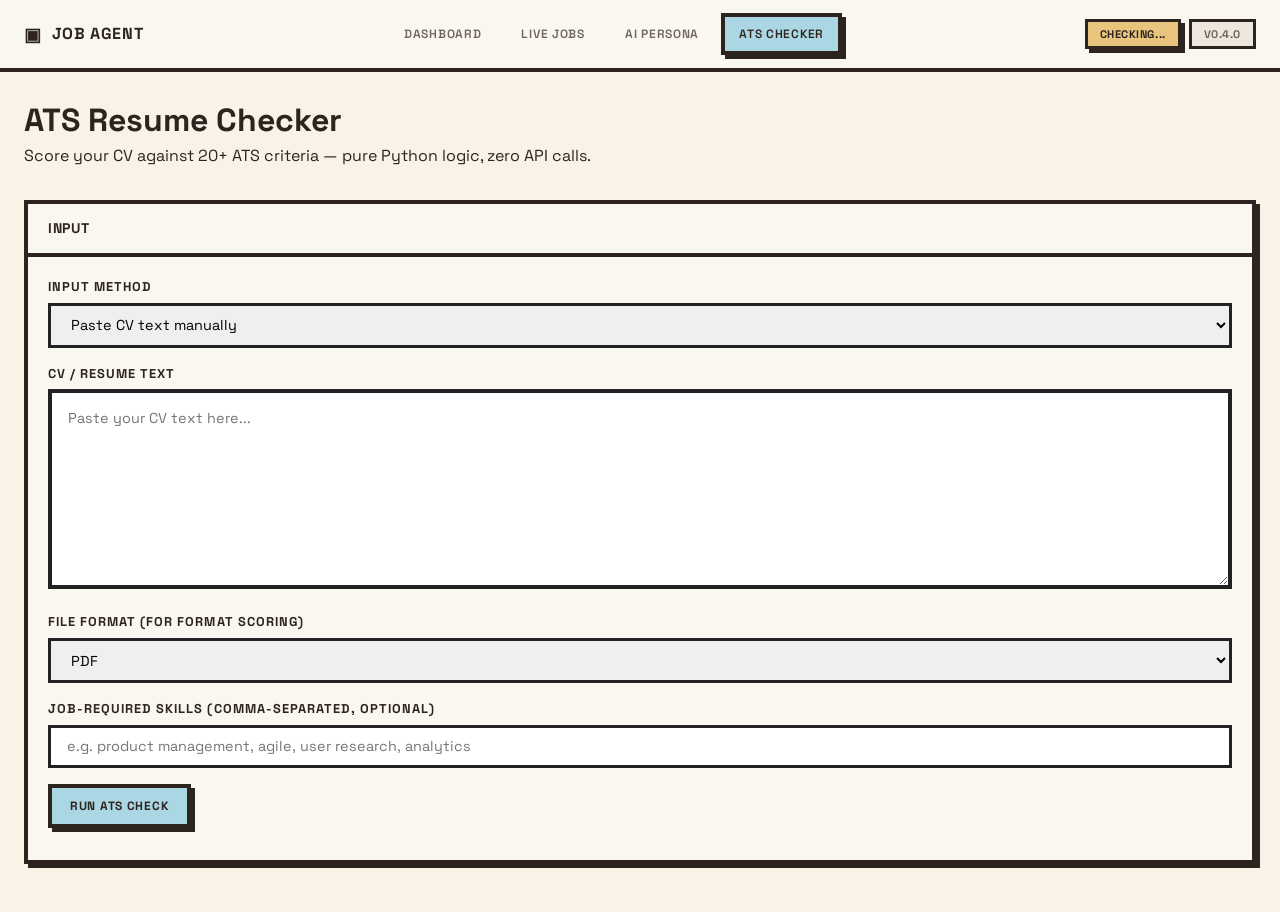
==== dashboard/ats-checker.html @ 4191f929 "feat: implementation of all 6 priorities P2 AI Persona — profile model extension, persona builder, A" ====
<!DOCTYPE html>
<html lang="en">
<head>
<meta charset="UTF-8">
<meta name="viewport" content="width=device-width, initial-scale=1.0">
<title>ATS Resume Checker — Job Agent Dashboard</title>
<link rel="stylesheet" href="style.css">
<style>
.ats-header { margin-bottom:2rem; }
.gauge-wrap { display:flex; gap:1.5rem; flex-wrap:wrap; margin:1.5rem 0; }
.gauge { flex:1; min-width:140px; border:4px solid #222; padding:1rem; text-align:center; box-shadow:4px 4px 0 0 #222; }
.gauge-value { font-size:2.5rem; font-weight:900; }
.gauge-label { font-size:0.75rem; text-transform:uppercase; letter-spacing:0.1em; margin-top:0.25rem; opacity:0.7; }
.score-low { background:var(--accent-5); }
.score-mid { background:#FFE0B2; }
.score-high { background:var(--accent-2); }

.criterion { display:flex; align-items:center; gap:0.75rem; padding:0.5rem 0; border-bottom:2px solid rgba(0,0,0,0.08); }
.criterion:last-child { border-bottom:none; }
.criterion-icon { width:24px; text-align:center; font-size:1.1rem; }
.criterion-name { flex:1; font-weight:500; font-size:0.9rem; }
.criterion-detail { font-size:0.8rem; opacity:0.6; flex:2; }
.criterion-score { font-weight:700; font-size:0.9rem; min-width:3rem; text-align:right; }

.suggestion { border-left:4px solid var(--accent-1); padding:0.5rem 1rem; margin:0.5rem 0; font-size:0.9rem; }
.suggestion::before { content:"💡"; margin-right:0.5rem; }
textarea { width:100%; min-height:200px; border:4px solid #222; padding:1rem; font-family:inherit; font-size:0.9rem; resize:vertical; box-sizing:border-box; }
textarea:focus { outline:none; background:var(--cream); }
.input-group { margin-bottom:1rem; }
.input-group label { display:block; font-weight:700; text-transform:uppercase; letter-spacing:0.08em; font-size:0.8rem; margin-bottom:0.4rem; }
.input-group input, .input-group select { border:3px solid #222; padding:0.6rem 1rem; font-family:inherit; font-size:0.9rem; width:100%; box-sizing:border-box; }
</style>
</head>
<body>
<nav class="navbar">
  <div class="nav-brand">
    <span class="nav-logo">▣</span>
    <span>Job Agent</span>
  </div>
  <div class="nav-links">
    <a href="/dashboard/" class="nav-link">Dashboard</a>
    <a href="/dashboard/live-jobs.html" class="nav-link">Live Jobs</a>
    <a href="/dashboard/persona.html" class="nav-link">AI Persona</a>
    <a href="/dashboard/ats-checker.html" class="nav-link active">ATS Checker</a>
  </div>
  <div class="nav-status">
    <span id="dbStatus" class="status-badge">checking...</span>
    <span class="version-badge">v0.4.0</span>
  </div>
</nav>

<div class="container">
  <div class="ats-header">
    <h1>ATS Resume Checker</h1>
    <p>Score your CV against 20+ ATS criteria — pure Python logic, zero API calls.</p>
  </div>

  <!-- Input section -->
  <div class="card" id="inputCard">
    <div class="card-header"><h2>Input</h2></div>
    <div class="upload-body">
      <div class="input-group">
        <label for="inputMethod">Input method</label>
        <select id="inputMethod" onchange="toggleInputMethod()">
          <option value="manual">Paste CV text manually</option>
          <option value="profile">Use stored profile</option>
        </select>
      </div>

      <div id="manualInput">
        <div class="input-group">
          <label for="cvText">CV / Resume Text</label>
          <textarea id="cvText" placeholder="Paste your CV text here..."></textarea>
        </div>
        <div class="input-group">
          <label for="fileFormat">File format (for format scoring)</label>
          <select id="fileFormat">
            <option value=".pdf">PDF</option>
            <option value=".docx">DOCX</option>
            <option value=".txt">TXT</option>
          </select>
        </div>
      </div>

      <div id="profileInput" style="display:none;">
        <div class="input-group">
          <label for="profileSelect">Select Profile</label>
          <select id="profileSelect">
            <option value="">— Select a profile —</option>
          </select>
        </div>
      </div>

      <div class="input-group">
        <label for="jobSkills">Job-required skills (comma-separated, optional)</label>
        <input type="text" id="jobSkills" placeholder="e.g. product management, agile, user research, analytics">
      </div>

      <button class="btn btn-primary" onclick="runCheck()">Run ATS Check</button>
      <div id="runStatus" style="margin-top:0.75rem;"></div>
    </div>
  </div>

  <!-- Results section -->
  <div id="results" style="display:none;">
    <!-- Gauges -->
    <div class="card">
      <div class="card-header"><h2>ATS Score</h2></div>
      <div class="upload-body">
        <div class="gauge-wrap">
          <div class="gauge" id="compositeGauge"><div class="gauge-value" id="compositeScore">—</div><div class="gauge-label">Composite</div></div>
          <div class="gauge" id="keywordGauge"><div class="gauge-value" id="keywordScore">—</div><div class="gauge-label">Keyword Match</div></div>
          <div class="gauge" id="formatGauge"><div class="gauge-value" id="formatScore">—</div><div class="gauge-label">Format</div></div>
          <div class="gauge" id="impactGauge"><div class="gauge-value" id="impactScore">—</div><div class="gauge-label">Impact</div></div>
          <div class="gauge" id="completenessGauge"><div class="gauge-value" id="completenessScore">—</div><div class="gauge-label">Completeness</div></div>
        </div>
      </div>
    </div>

    <!-- Detailed criteria -->
    <div class="card">
      <div class="card-header"><h2>Criteria Breakdown</h2></div>
      <div class="upload-body" id="criteriaList"></div>
    </div>

    <!-- Suggestions -->
    <div class="card">
      <div class="card-header"><h2>Suggestions</h2></div>
      <div class="upload-body" id="suggestionsList"></div>
    </div>
  </div>
</div>

<script>
const API = '/api/ats';

async function fetchJson(url, opts = {}) {
  const r = await fetch(url, opts);
  if (!r.ok) { const e = await r.text(); throw new Error(e); }
  return r.json();
}

function toggleInputMethod() {
  const method = document.getElementById('inputMethod').value;
  document.getElementById('manualInput').style.display = method === 'manual' ? 'block' : 'none';
  document.getElementById('profileInput').style.display = method === 'profile' ? 'block' : 'none';
  if (method === 'profile') loadProfiles();
}

async function loadProfiles() {
  try {
    const data = await fetchJson('/api/profiles');
    const sel = document.getElementById('profileSelect');
    const profiles = Array.isArray(data) ? data : data?.profiles || [];
    sel.innerHTML = '<option value="">— Select a profile —</option>' +
      profiles.map(p => `<option value="${p.id}">${p.full_name || 'Unnamed'}</option>`).join('');
  } catch (e) { console.error(e); }
}

function scoreClass(score) {
  if (score >= 70) return 'score-high';
  if (score >= 40) return 'score-mid';
  return 'score-low';
}

async function runCheck() {
  const status = document.getElementById('runStatus');
  status.innerHTML = '<em>Checking...</em>';
  const method = document.getElementById('inputMethod').value;

  let cvText = '';
  let fileExt = '.pdf';

  if (method === 'manual') {
    cvText = document.getElementById('cvText').value;
    fileExt = document.getElementById('fileFormat').value;
  } else {
    const pid = document.getElementById('profileSelect').value;
    if (!pid) { status.innerHTML = '<strong style="color:var(--accent-5)">Select a profile first.</strong>'; return; }
    try {
      const data = await fetchJson(`/api/profiles/${pid}`).catch(() => {
        const profiles = JSON.parse(localStorage.getItem('profiles') || '[]');
        return profiles.find(p => p.id === pid);
      });
      cvText = data?.raw_text || '';
    } catch (e) {
      status.innerHTML = `<strong style="color:var(--accent-5)">Error loading profile: ${e.message}</strong>`;
      return;
    }
  }

  if (!cvText || cvText.trim().length < 50) {
    status.innerHTML = '<strong style="color:var(--accent-5)">CV text too short (min 50 chars).</strong>';
    return;
  }

  const skillsInput = document.getElementById('jobSkills').value;
  const jobSkills = skillsInput ? skillsInput.split(',').map(s => s.trim()).filter(Boolean) : [];

  try {
    const result = await fetchJson(`${API}/check`, {
      method: 'POST',
      headers: { 'Content-Type': 'application/json' },
      body: JSON.stringify({ cv_text: cvText, job_skills: jobSkills, file_extension: fileExt }),
    });

    document.getElementById('results').style.display = 'block';
    status.innerHTML = '<strong style="color:var(--accent-2)">✓ Check complete</strong>';

    // Update gauges
    const updateGauge = (id, scoreId, value, label) => {
      const g = document.getElementById(id);
      g.className = 'gauge ' + scoreClass(value);
      document.getElementById(scoreId).textContent = Math.round(value);
    };
    updateGauge('compositeGauge', 'compositeScore', result.composite);
    updateGauge('keywordGauge', 'keywordScore', result.keyword_match);
    updateGauge('formatGauge', 'formatScore', result.format_score);
    updateGauge('impactGauge', 'impactScore', result.impact_score);
    updateGauge('completenessGauge', 'completenessScore', result.completeness_score);

    // Criteria breakdown
    const criteriaList = document.getElementById('criteriaList');
    criteriaList.innerHTML = (result.criteria || []).map(c => `
      <div class="criterion">
        <span class="criterion-icon">${c.passed ? '✅' : '❌'}</span>
        <span class="criterion-name">${c.name.replace(/_/g, ' ').replace(/\b\w/g, l => l.toUpperCase())}</span>
        <span class="criterion-detail">${c.detail || ''}</span>
        <span class="criterion-score">${Math.round(c.score)}%</span>
      </div>
    `).join('');

    // Suggestions
    const suggestionsList = document.getElementById('suggestionsList');
    if (result.suggestions && result.suggestions.length > 0) {
      suggestionsList.innerHTML = result.suggestions.map(s => `<div class="suggestion">${s}</div>`).join('');
    } else {
      suggestionsList.innerHTML = '<p>No suggestions — your CV looks great!</p>';
    }

    window.scrollTo({ top: document.getElementById('results').offsetTop - 80, behavior: 'smooth' });
  } catch (e) {
    status.innerHTML = `<strong style="color:var(--accent-5)">✗ Error: ${e.message}</strong>`;
  }
}
</script>
</body>
</html>
---- dashboard/style.css ----
/* ─── Job Agent Dashboard — Brutalist Warm Theme ───────────────────────── */

@import url('https://fonts.googleapis.com/css2?family=Space+Grotesk:wght@400;500;600;700&family=Space+Mono:wght@400;700&display=swap');

:root {
  --bg: hsl(40, 60%, 94%);
  --surface: hsl(40, 50%, 96%);
  --surface2: hsl(40, 30%, 90%);
  --border: hsl(20, 20%, 15%);
  --text: hsl(20, 20%, 15%);
  --text-dim: hsl(20, 10%, 40%);
  --primary: hsl(194, 50%, 78%);
  --primary-hover: hsl(194, 55%, 72%);
  --green: hsl(145, 50%, 65%);
  --red: hsl(350, 60%, 72%);
  --amber: hsl(40, 70%, 70%);
  --blue: hsl(200, 55%, 72%);
  --purple: hsl(270, 45%, 82%);
  --shadow: 4px 4px 0 0 hsl(20, 20%, 15%);
  --shadow-lg: 6px 6px 0 0 hsl(20, 20%, 15%);
  --nav-height: 72px;
}

* { margin: 0; padding: 0; box-sizing: border-box; }

body {
  font-family: 'Space Grotesk', -apple-system, BlinkMacSystemFont, sans-serif;
  background: var(--bg);
  color: var(--text);
  line-height: 1.5;
  min-height: 100vh;
}

/* ─── Navbar ─────────────────────────────────────────────────────────────── */
.navbar {
  display: flex;
  align-items: center;
  justify-content: space-between;
  padding: 0 24px;
  height: var(--nav-height);
  background: var(--surface);
  border-bottom: 4px solid var(--border);
  gap: 12px;
  position: sticky;
  top: 0;
  z-index: 100;
}

.nav-brand {
  display: flex;
  align-items: center;
  gap: 10px;
  font-size: 16px;
  font-weight: 700;
  text-transform: uppercase;
  letter-spacing: 0.04em;
  flex-shrink: 0;
}

.nav-logo {
  font-size: 18px;
}

.nav-links {
  display: flex;
  align-items: center;
  gap: 4px;
}

.nav-link {
  color: var(--text-dim);
  text-decoration: none;
  font-size: 12px;
  font-weight: 600;
  text-transform: uppercase;
  letter-spacing: 0.06em;
  padding: 8px 14px;
  border: 4px solid transparent;
  transition: all 0.15s ease;
}

.nav-link:hover {
  border-color: var(--border);
  background: var(--primary);
  box-shadow: var(--shadow);
}

.nav-link.active {
  border-color: var(--border);
  background: var(--primary);
  box-shadow: var(--shadow);
  color: var(--text);
}

.nav-status {
  display: flex;
  align-items: center;
  gap: 8px;
  flex-shrink: 0;
}

.status-badge, .version-badge {
  padding: 4px 12px;
  font-size: 11px;
  font-weight: 700;
  text-transform: uppercase;
  letter-spacing: 0.05em;
  border: 3px solid var(--border);
}

.status-badge {
  background: var(--amber);
  color: var(--text);
  box-shadow: var(--shadow);
}

.status-badge.connected { background: var(--green); }
.status-badge.disconnected { background: var(--red); color: var(--text); }

.version-badge {
  background: var(--surface2);
  color: var(--text-dim);
  border: 3px solid var(--border);
}

/* ─── Layout ─────────────────────────────────────────────────────────────── */
.container {
  max-width: 1400px;
  margin: 0 auto;
  padding: 24px;
}

.row {
  display: grid;
  grid-template-columns: 1fr 360px;
  gap: 24px;
  margin-bottom: 24px;
}

@media (max-width: 900px) {
  .row { grid-template-columns: 1fr; }
}

/* ─── Cards ──────────────────────────────────────────────────────────────── */
.card {
  background: var(--surface);
  border: 4px solid var(--border);
  box-shadow: var(--shadow);
  margin-bottom: 24px;
  overflow: hidden;
  transition: box-shadow 0.15s ease;
}

.card:hover {
  box-shadow: var(--shadow-lg);
}

.card-header {
  display: flex;
  align-items: center;
  justify-content: space-between;
  padding: 14px 20px;
  border-bottom: 4px solid var(--border);
  flex-wrap: wrap;
  gap: 8px;
}

.card-header h2 {
  font-size: 14px;
  font-weight: 700;
  text-transform: uppercase;
  letter-spacing: 0.05em;
}

.card-subtitle {
  font-size: 11px;
  color: var(--text-dim);
  text-transform: uppercase;
  letter-spacing: 0.05em;
  font-weight: 600;
}

.card-controls {
  display: flex;
  gap: 8px;
  align-items: center;
}

.card-controls select {
  background: var(--bg);
  color: var(--text);
  border: 3px solid var(--border);
  padding: 5px 10px;
  font-size: 12px;
  font-weight: 600;
  font-family: inherit;
  text-transform: uppercase;
  letter-spacing: 0.04em;
  box-shadow: var(--shadow);
}

/* ─── Stats Grid ─────────────────────────────────────────────────────────── */
.stats-grid {
  display: grid;
  grid-template-columns: repeat(auto-fill, minmax(190px, 1fr));
  gap: 16px;
  margin-bottom: 24px;
}

.stat-card {
  background: var(--surface);
  border: 4px solid var(--border);
  box-shadow: var(--shadow);
  padding: 20px;
  transition: all 0.15s ease;
  text-align: center;
}

.stat-card:hover {
  transform: translate(-3px, -3px);
  box-shadow: var(--shadow-lg);
}

.stat-card:nth-child(4n+1) { background: var(--primary); }
.stat-card:nth-child(4n+2) { background: var(--purple); }
.stat-card:nth-child(4n+3) { background: hsl(145, 50%, 78%); }
.stat-card:nth-child(4n) { background: var(--amber); }

.stat-value {
  font-size: 32px;
  font-weight: 700;
  line-height: 1.1;
  margin-bottom: 4px;
}

.stat-label {
  font-size: 11px;
  font-weight: 600;
  text-transform: uppercase;
  letter-spacing: 0.08em;
}

/* ─── Table ──────────────────────────────────────────────────────────────── */
.table-container {
  overflow-x: auto;
}

.data-table {
  width: 100%;
  border-collapse: collapse;
  font-size: 13px;
  font-family: inherit;
}

.data-table th {
  text-align: left;
  padding: 10px 16px;
  background: var(--surface2);
  color: var(--text-dim);
  font-weight: 700;
  font-size: 11px;
  text-transform: uppercase;
  letter-spacing: 0.08em;
  border-bottom: 4px solid var(--border);
}

.data-table td {
  padding: 10px 16px;
  border-bottom: 3px solid var(--border);
  font-weight: 500;
}

.data-table tr:last-child td {
  border-bottom: none;
}

.data-table tr:hover td {
  background: var(--primary);
}

.loading {
  text-align: center;
  padding: 40px !important;
  color: var(--text-dim);
  font-weight: 600;
}

/* ─── Status Badges ──────────────────────────────────────────────────────── */
.status-badge-cell {
  display: inline-flex;
  align-items: center;
  gap: 5px;
  padding: 3px 10px;
  font-size: 10px;
  font-weight: 700;
  text-transform: uppercase;
  letter-spacing: 0.06em;
  border: 3px solid var(--border);
  box-shadow: var(--shadow);
}

.status-submitted { background: var(--green); color: var(--text); }
.status-matched { background: var(--blue); color: var(--text); }
.status-error { background: var(--red); color: var(--text); }
.status-captcha_blocked { background: var(--amber); color: var(--text); }
.status-pending { background: var(--surface2); color: var(--text-dim); }

/* ─── Charts ─────────────────────────────────────────────────────────────── */
.chart-container {
  padding: 16px 20px;
}

.chart-bar {
  display: flex;
  align-items: center;
  margin-bottom: 10px;
}

.chart-bar-label {
  width: 100px;
  font-size: 11px;
  font-weight: 600;
  text-transform: uppercase;
  letter-spacing: 0.05em;
  color: var(--text-dim);
  flex-shrink: 0;
}

.chart-bar-track {
  flex: 1;
  height: 28px;
  background: var(--surface2);
  border: 3px solid var(--border);
  overflow: hidden;
}

.chart-bar-fill {
  height: 100%;
  display: flex;
  align-items: center;
  padding-left: 8px;
  font-size: 11px;
  font-weight: 700;
  color: var(--text);
  min-width: 30px;
  transition: width 0.5s ease;
}

/* ─── Buttons ────────────────────────────────────────────────────────────── */
.btn {
  display: inline-flex;
  align-items: center;
  gap: 6px;
  padding: 10px 18px;
  border: 4px solid var(--border);
  font-family: inherit;
  font-size: 12px;
  font-weight: 700;
  text-transform: uppercase;
  letter-spacing: 0.06em;
  cursor: pointer;
  box-shadow: var(--shadow);
  transition: all 0.15s ease;
}

.btn:active { transform: translate(2px, 2px); box-shadow: none; }
.btn:hover { transform: translate(-2px, -2px); box-shadow: var(--shadow-lg); }

.btn-primary {
  background: var(--primary);
  color: var(--text);
}

.btn-primary:hover { background: var(--primary-hover); }

.btn-secondary {
  background: var(--bg);
  color: var(--text);
}

.btn-secondary:hover {
  background: var(--surface2);
}

.btn-sm {
  padding: 6px 12px;
  font-size: 11px;
}

.btn-lg {
  padding: 14px 28px;
  font-size: 13px;
}

.btn:disabled {
  opacity: 0.4;
  cursor: not-allowed;
  transform: none !important;
}

/* ─── Upload Card ────────────────────────────────────────────────────────── */
.upload-card {
  transition: border-color 0.2s;
}

.upload-body {
  padding: 20px;
}

.upload-grid {
  display: grid;
  grid-template-columns: 1fr 1fr;
  gap: 16px;
  margin-bottom: 20px;
}

@media (max-width: 700px) {
  .upload-grid { grid-template-columns: 1fr; }
}

.upload-zone-wrapper {
  position: relative;
}

.upload-zone {
  border: 4px dashed var(--text-dim);
  padding: 32px 20px;
  text-align: center;
  cursor: pointer;
  transition: all 0.2s ease;
  position: relative;
  background: var(--bg);
}

.upload-zone:hover,
.upload-zone.drag-over {
  border-style: solid;
  border-color: var(--border);
  background: var(--primary);
  box-shadow: var(--shadow);
  transform: scale(1.01);
}

.upload-zone.has-file {
  border-style: solid;
  border-color: var(--border);
  background: hsl(145, 50%, 86%);
  box-shadow: var(--shadow);
}

.upload-zone-content {
  position: relative;
  z-index: 1;
}

.upload-icon {
  font-size: 32px;
  margin-bottom: 10px;
  line-height: 1;
}

.upload-title {
  font-size: 14px;
  font-weight: 700;
  text-transform: uppercase;
  letter-spacing: 0.04em;
  margin-bottom: 4px;
}

.upload-hint {
  font-size: 12px;
  color: var(--text-dim);
  margin-bottom: 4px;
  font-weight: 500;
}

.upload-formats {
  font-size: 10px;
  color: var(--text-dim);
  font-weight: 600;
}

/* ─── File Chip ──────────────────────────────────────────────────────────── */
.upload-file-info {
  margin-top: 12px;
}

.file-chip {
  display: inline-flex;
  align-items: center;
  gap: 8px;
  background: var(--bg);
  border: 3px solid var(--border);
  box-shadow: var(--shadow);
  padding: 8px 14px;
  font-size: 12px;
  font-weight: 600;
}

.file-chip-icon {
  font-size: 16px;
  flex-shrink: 0;
}

.file-chip-name {
  max-width: 160px;
  overflow: hidden;
  text-overflow: ellipsis;
  white-space: nowrap;
}

.file-chip-size {
  color: var(--text-dim);
  font-size: 10px;
  flex-shrink: 0;
}

.file-chip-remove {
  background: none;
  border: none;
  color: var(--text-dim);
  cursor: pointer;
  font-size: 16px;
  padding: 2px 4px;
  font-weight: 700;
  transition: all 0.1s;
  flex-shrink: 0;
  line-height: 1;
}

.file-chip-remove:hover {
  color: var(--text);
}

/* ─── Upload Actions ─────────────────────────────────────────────────────── */
.upload-actions {
  display: flex;
  gap: 10px;
  flex-wrap: wrap;
}

.upload-result {
  margin-top: 14px;
  padding: 12px 16px;
  font-size: 12px;
  font-weight: 600;
  line-height: 1.6;
  border: 4px solid var(--border);
  box-shadow: var(--shadow);
}

.upload-result.success { background: hsl(145, 50%, 78%); }
.upload-result.error { background: var(--red); }
.upload-result.info { background: var(--blue); }

/* ─── Progress Bar ───────────────────────────────────────────────────────── */
.upload-progress {
  margin-top: 16px;
}

.progress-bar {
  width: 100%;
  height: 12px;
  background: var(--surface2);
  border: 3px solid var(--border);
  overflow: hidden;
}

.progress-fill {
  height: 100%;
  background: var(--text);
  width: 0%;
  transition: width 0.4s ease;
}

.progress-text {
  margin-top: 8px;
  font-size: 11px;
  font-weight: 600;
  color: var(--text-dim);
  text-align: center;
  text-transform: uppercase;
  letter-spacing: 0.05em;
}

/* ─── Profile Preview ────────────────────────────────────────────────────── */
.profile-card {
  box-shadow: var(--shadow-lg);
}

.profile-body {
  padding: 0;
}

.profile-header {
  display: flex;
  align-items: flex-start;
  gap: 20px;
  padding: 20px 24px;
  background: var(--primary);
  border-bottom: 4px solid var(--border);
  flex-wrap: wrap;
}

.profile-avatar {
  width: 56px;
  height: 56px;
  background: var(--border);
  color: var(--bg);
  display: flex;
  align-items: center;
  justify-content: center;
  font-size: 24px;
  font-weight: 700;
  flex-shrink: 0;
  box-shadow: var(--shadow);
}

.profile-avatar-inner {
  border: 3px solid var(--bg);
  width: 100%;
  height: 100%;
  display: flex;
  align-items: center;
  justify-content: center;
}

.profile-info {
  flex: 1;
  min-width: 200px;
}

.profile-name {
  font-size: 20px;
  font-weight: 700;
  text-transform: uppercase;
  letter-spacing: 0.02em;
  margin-bottom: 2px;
}

.profile-email {
  font-size: 12px;
  font-weight: 600;
  margin-bottom: 6px;
}

.profile-meta {
  display: flex;
  gap: 10px;
  flex-wrap: wrap;
}

.profile-meta-item {
  display: inline-flex;
  align-items: center;
  gap: 4px;
  font-size: 11px;
  font-weight: 600;
  background: var(--bg);
  padding: 4px 10px;
  border: 3px solid var(--border);
  box-shadow: var(--shadow);
}

.profile-meta-item strong {
  font-weight: 700;
}

.profile-details {
  padding: 20px 24px;
}

.profile-section {
  margin-bottom: 20px;
}

.profile-section:last-child {
  margin-bottom: 0;
}

.profile-section-title {
  font-size: 11px;
  font-weight: 700;
  color: var(--text-dim);
  text-transform: uppercase;
  letter-spacing: 0.1em;
  margin-bottom: 10px;
  display: flex;
  align-items: center;
  gap: 6px;
}

.skills-tags {
  display: flex;
  flex-wrap: wrap;
  gap: 6px;
}

.skill-tag {
  display: inline-flex;
  align-items: center;
  gap: 4px;
  padding: 5px 12px;
  font-size: 11px;
  font-weight: 700;
  background: var(--surface2);
  border: 3px solid var(--border);
  box-shadow: var(--shadow);
  text-transform: uppercase;
  letter-spacing: 0.04em;
  transition: all 0.15s ease;
}

.skill-tag:hover {
  transform: translate(-2px, -2px);
  box-shadow: var(--shadow-lg);
}

.skill-tag.language { background: var(--primary); }
.skill-tag.framework { background: var(--blue); }
.skill-tag.cloud { background: hsl(145, 50%, 78%); }
.skill-tag.database { background: var(--amber); }
.skill-tag.tool { background: var(--purple); }
.skill-tag.soft { background: var(--red); }

.skill-tag-count {
  font-size: 9px;
  opacity: 0.7;
}

.experience-list {
  display: flex;
  flex-direction: column;
  gap: 12px;
}

.experience-item {
  background: var(--bg);
  border: 4px solid var(--border);
  box-shadow: var(--shadow);
  padding: 14px 16px;
  transition: all 0.15s ease;
}

.experience-item:hover {
  transform: translate(-2px, -2px);
  box-shadow: var(--shadow-lg);
}

.exp-header {
  display: flex;
  align-items: center;
  justify-content: space-between;
  margin-bottom: 4px;
  flex-wrap: wrap;
  gap: 4px;
}

.exp-title {
  font-weight: 700;
  font-size: 14px;
  text-transform: uppercase;
  letter-spacing: 0.03em;
}

.exp-company {
  font-size: 12px;
  font-weight: 600;
  color: var(--text-dim);
}

.exp-dates {
  font-size: 10px;
  font-weight: 600;
  text-transform: uppercase;
  letter-spacing: 0.05em;
  background: var(--surface2);
  padding: 2px 8px;
  border: 2px solid var(--border);
}

.exp-desc {
  font-size: 12px;
  color: var(--text-dim);
  line-height: 1.5;
  margin-top: 6px;
  font-weight: 500;
}

/* ─── Cover Letter Preview ──────────────────────────────────────────────── */
.cover-letter-preview {
  margin-top: 16px;
  border: 4px solid var(--border);
  box-shadow: var(--shadow);
  overflow: hidden;
  background: var(--bg);
}

.cl-preview-header {
  display: flex;
  align-items: center;
  justify-content: space-between;
  padding: 12px 16px;
  background: var(--surface);
  border-bottom: 4px solid var(--border);
  gap: 8px;
  flex-wrap: wrap;
}

.cl-preview-header span {
  font-size: 12px;
  font-weight: 700;
  text-transform: uppercase;
  letter-spacing: 0.05em;
}

.cl-preview-text {
  padding: 16px;
  margin: 0;
  font-family: 'Space Mono', 'SF Mono', 'Fira Code', monospace;
  font-size: 12px;
  line-height: 1.7;
  color: var(--text);
  white-space: pre-wrap;
  word-wrap: break-word;
  max-height: 360px;
  overflow-y: auto;
}

.cl-preview-truncated {
  padding: 8px 16px 12px;
  font-size: 10px;
  font-weight: 600;
  color: var(--text-dim);
  border-top: 3px solid var(--border);
  text-align: center;
  text-transform: uppercase;
  letter-spacing: 0.05em;
}

.cl-copy-btn {
  flex-shrink: 0;
}

/* ─── Analyze Results ────────────────────────────────────────────────────── */
.btn-success {
  background: hsl(145, 50%, 65%);
  color: var(--text);
}

.btn-success:hover {
  background: hsl(145, 50%, 72%);
}

.analyze-header {
  display: flex;
  align-items: center;
  justify-content: space-between;
  margin-bottom: 10px;
  gap: 8px;
  flex-wrap: wrap;
}

.analyze-title {
  font-size: 14px;
  font-weight: 700;
  text-transform: uppercase;
  letter-spacing: 0.04em;
}

.analyze-badge {
  font-size: 11px;
  padding: 4px 12px;
  font-weight: 700;
  text-transform: uppercase;
  letter-spacing: 0.05em;
  background: var(--primary);
  border: 3px solid var(--border);
  box-shadow: var(--shadow);
}

.analyze-summary {
  display: flex;
  gap: 8px;
  margin-bottom: 12px;
  flex-wrap: wrap;
}

.analyze-pill {
  font-size: 11px;
  padding: 5px 12px;
  font-weight: 600;
  background: var(--surface2);
  border: 3px solid var(--border);
  box-shadow: var(--shadow);
  text-transform: uppercase;
  letter-spacing: 0.04em;
}

.analyze-pill strong {
  font-weight: 700;
}

.analyze-table-wrap {
  overflow-x: auto;
  margin-bottom: 12px;
}

.analyze-table {
  width: 100%;
  border-collapse: collapse;
  font-size: 12px;
  border: 4px solid var(--border);
  font-family: inherit;
}

.analyze-table th {
  text-align: left;
  padding: 8px 12px;
  background: var(--surface2);
  color: var(--text-dim);
  font-weight: 700;
  font-size: 10px;
  text-transform: uppercase;
  letter-spacing: 0.08em;
  border-bottom: 4px solid var(--border);
}

.analyze-table td {
  padding: 8px 12px;
  border-bottom: 3px solid var(--border);
  white-space: nowrap;
  max-width: 160px;
  overflow: hidden;
  text-overflow: ellipsis;
  font-weight: 500;
}

.analyze-table tr:last-child td {
  border-bottom: none;
}

.analyze-table tr:hover td {
  background: var(--primary);
}

.score-cell {
  font-weight: 700;
}

.overlap-cell {
  font-size: 10px;
  font-weight: 600;
}

.gap-cell {
  font-size: 10px;
  font-weight: 600;
  color: var(--text-dim);
}

.analyze-actions {
  display: flex;
  gap: 8px;
  flex-wrap: wrap;
  margin-top: 4px;
}

.analyze-empty {
  padding: 20px;
  text-align: center;
  color: var(--text-dim);
  font-size: 12px;
  font-weight: 600;
  text-transform: uppercase;
  letter-spacing: 0.05em;
}

/* ─── Action Panel ───────────────────────────────────────────────────────── */
.action-panel {
  margin-bottom: 40px;
}

.action-grid {
  display: flex;
  gap: 10px;
  padding: 16px 20px;
  flex-wrap: wrap;
}

.action-result {
  padding: 0 20px 16px;
  font-size: 12px;
  font-weight: 700;
}

/* ─── Animations ─────────────────────────────────────────────────────────── */
@keyframes fadeIn {
  from { opacity: 0; transform: translateY(8px); }
  to { opacity: 1; transform: translateY(0); }
}

@keyframes slideDown {
  from { opacity: 0; transform: translateY(-12px); }
  to { opacity: 1; transform: translateY(0); }
}

/* ─── Footer ─────────────────────────────────────────────────────────────── */
.footer {
  text-align: center;
  padding: 24px 24px 32px;
}

.footer-text {
  display: inline-block;
  font-size: 11px;
  font-weight: 600;
  text-transform: uppercase;
  letter-spacing: 0.1em;
  color: var(--text-dim);
  padding: 6px 16px;
  border: 3px solid var(--text-dim);
  box-shadow: var(--shadow);
  transition: all 0.15s ease;
}

.footer-text:hover {
  color: var(--text);
  border-color: var(--border);
  box-shadow: var(--shadow-lg);
  transform: translate(-2px, -2px);
}

.card, .stat-card { animation: fadeIn 0.3s ease; }
.stat-card:nth-child(2) { animation-delay: 0.05s; }
.stat-card:nth-child(3) { animation-delay: 0.1s; }
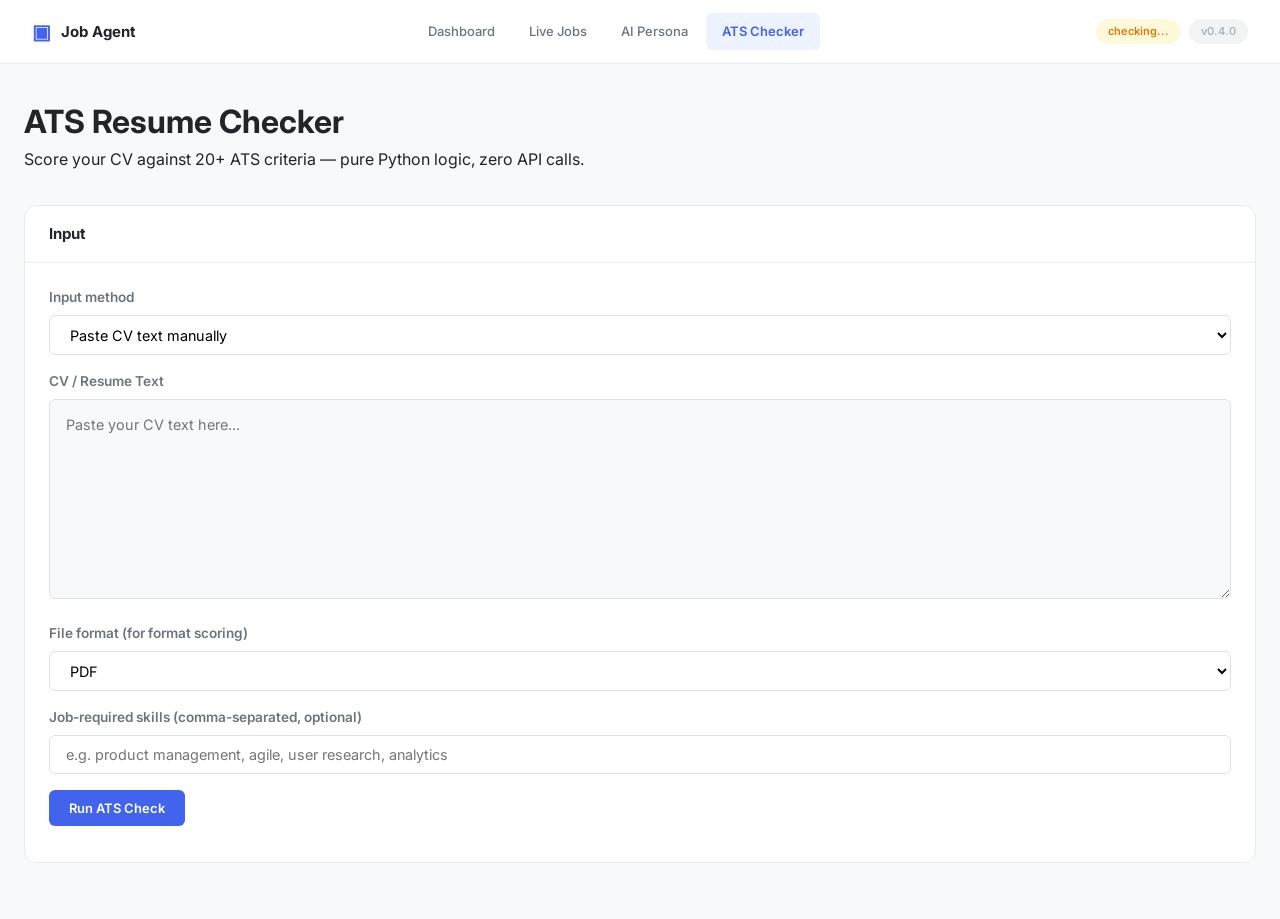
==== commit b0775b97: "redesign: clean trust-first theme (Inter, soft shadows, rounded corners, blue primary)" ====
--- a/dashboard/ats-checker.html
+++ b/dashboard/ats-checker.html
@@ -8,27 +8,27 @@
 <style>
 .ats-header { margin-bottom:2rem; }
 .gauge-wrap { display:flex; gap:1.5rem; flex-wrap:wrap; margin:1.5rem 0; }
-.gauge { flex:1; min-width:140px; border:4px solid #222; padding:1rem; text-align:center; box-shadow:4px 4px 0 0 #222; }
-.gauge-value { font-size:2.5rem; font-weight:900; }
-.gauge-label { font-size:0.75rem; text-transform:uppercase; letter-spacing:0.1em; margin-top:0.25rem; opacity:0.7; }
-.score-low { background:var(--accent-5); }
-.score-mid { background:#FFE0B2; }
-.score-high { background:var(--accent-2); }
-
-.criterion { display:flex; align-items:center; gap:0.75rem; padding:0.5rem 0; border-bottom:2px solid rgba(0,0,0,0.08); }
+.gauge { flex:1; min-width:140px; background:var(--surface); border:1px solid var(--border); border-radius:var(--radius); padding:1rem; text-align:center; }
+.gauge-value { font-size:2.5rem; font-weight:800; }
+.gauge-label { font-size:0.75rem; font-weight:600; text-transform:uppercase; letter-spacing:0.06em; margin-top:0.25rem; color:var(--text-secondary); }
+.score-low { background:#fee2e2; color:#991b1b; }
+.score-mid { background:#fef3c7; color:#92400e; }
+.score-high { background:#dcfce7; color:#166534; }
+
+.criterion { display:flex; align-items:center; gap:0.75rem; padding:0.5rem 0; border-bottom:1px solid var(--border); }
 .criterion:last-child { border-bottom:none; }
 .criterion-icon { width:24px; text-align:center; font-size:1.1rem; }
 .criterion-name { flex:1; font-weight:500; font-size:0.9rem; }
-.criterion-detail { font-size:0.8rem; opacity:0.6; flex:2; }
+.criterion-detail { font-size:0.8rem; color:var(--text-secondary); flex:2; }
 .criterion-score { font-weight:700; font-size:0.9rem; min-width:3rem; text-align:right; }
 
-.suggestion { border-left:4px solid var(--accent-1); padding:0.5rem 1rem; margin:0.5rem 0; font-size:0.9rem; }
-.suggestion::before { content:"💡"; margin-right:0.5rem; }
-textarea { width:100%; min-height:200px; border:4px solid #222; padding:1rem; font-family:inherit; font-size:0.9rem; resize:vertical; box-sizing:border-box; }
-textarea:focus { outline:none; background:var(--cream); }
+.suggestion { border-left:4px solid var(--primary); padding:0.5rem 1rem; margin:0.5rem 0; font-size:0.9rem; background:var(--primary-light); border-radius:0 var(--radius-sm) var(--radius-sm) 0; }
+textarea { width:100%; min-height:200px; border:1px solid var(--border-strong); border-radius:var(--radius-sm); padding:1rem; font-family:inherit; font-size:0.9rem; resize:vertical; box-sizing:border-box; background:var(--bg); }
+textarea:focus { outline:none; border-color:var(--primary); box-shadow:0 0 0 3px var(--primary-light); }
 .input-group { margin-bottom:1rem; }
-.input-group label { display:block; font-weight:700; text-transform:uppercase; letter-spacing:0.08em; font-size:0.8rem; margin-bottom:0.4rem; }
-.input-group input, .input-group select { border:3px solid #222; padding:0.6rem 1rem; font-family:inherit; font-size:0.9rem; width:100%; box-sizing:border-box; }
+.input-group label { display:block; font-weight:600; font-size:0.85rem; margin-bottom:0.4rem; color:var(--text-secondary); }
+.input-group input, .input-group select { border:1px solid var(--border-strong); border-radius:var(--radius-sm); padding:0.6rem 1rem; font-family:inherit; font-size:0.9rem; width:100%; box-sizing:border-box; background:var(--surface); }
+.input-group input:focus, .input-group select:focus { outline:none; border-color:var(--primary); box-shadow:0 0 0 3px var(--primary-light); }
 </style>
 </head>
 <body>
--- a/dashboard/style.css
+++ b/dashboard/style.css
@@ -1,34 +1,65 @@
-/* ─── Job Agent Dashboard — Brutalist Warm Theme ───────────────────────── */
-
-@import url('https://fonts.googleapis.com/css2?family=Space+Grotesk:wght@400;500;600;700&family=Space+Mono:wght@400;700&display=swap');
+/* ─── Job Agent Dashboard — Trust-First Clean Theme ─────────────────────── */
+/* Based on design psychology principles: clarity, consistency, hierarchy    */
+
+@import url('https://fonts.googleapis.com/css2?family=Inter:wght@400;500;600;700&display=swap');
 
 :root {
-  --bg: hsl(40, 60%, 94%);
-  --surface: hsl(40, 50%, 96%);
-  --surface2: hsl(40, 30%, 90%);
-  --border: hsl(20, 20%, 15%);
-  --text: hsl(20, 20%, 15%);
-  --text-dim: hsl(20, 10%, 40%);
-  --primary: hsl(194, 50%, 78%);
-  --primary-hover: hsl(194, 55%, 72%);
-  --green: hsl(145, 50%, 65%);
-  --red: hsl(350, 60%, 72%);
-  --amber: hsl(40, 70%, 70%);
-  --blue: hsl(200, 55%, 72%);
-  --purple: hsl(270, 45%, 82%);
-  --shadow: 4px 4px 0 0 hsl(20, 20%, 15%);
-  --shadow-lg: 6px 6px 0 0 hsl(20, 20%, 15%);
-  --nav-height: 72px;
+  --bg: #f8f9fa;
+  --surface: #ffffff;
+  --surface2: #f1f3f5;
+  --border: #e9ecef;
+  --border-strong: #dee2e6;
+  --text: #212529;
+  --text-secondary: #6c757d;
+  --text-muted: #adb5bd;
+  --primary: #4263eb;
+  --primary-hover: #3b5bdb;
+  --primary-dark: #364fc7;
+  --primary-light: #edf2ff;
+  --primary-subtle: #dbe4ff;
+  --accent-green: #51cf66;
+  --accent-green-bg: #ebfbee;
+  --accent-red: #ff6b6b;
+  --accent-red-bg: #fff5f5;
+  --accent-amber: #fcc419;
+  --accent-amber-bg: #fff9db;
+  --accent-blue: #339af0;
+  --accent-blue-bg: #e7f5ff;
+  --accent-purple: #cc5de8;
+  --accent-purple-bg: #f8f0fc;
+
+  /* shorter aliases for legacy page use */
+  --green: var(--accent-green);
+  --red: var(--accent-red);
+  --amber: var(--accent-amber);
+  --blue: var(--accent-blue);
+  --purple: var(--accent-purple);
+  --text-dim: var(--text-secondary);
+
+  /* old accent-N alias scheme (error=5 red, success=2 green) */
+  --accent-1: var(--primary);
+  --accent-2: var(--accent-green);
+  --accent-5: var(--accent-red);
+
+  --shadow-sm: 0 1px 2px rgba(0,0,0,0.05);
+  --shadow: 0 1px 3px rgba(0,0,0,0.08), 0 1px 2px rgba(0,0,0,0.04);
+  --shadow-md: 0 4px 6px rgba(0,0,0,0.06), 0 2px 4px rgba(0,0,0,0.04);
+  --radius-sm: 6px;
+  --radius: 8px;
+  --radius-lg: 12px;
+  --nav-height: 64px;
+  --max-width: 1280px;
 }
 
 * { margin: 0; padding: 0; box-sizing: border-box; }
 
 body {
-  font-family: 'Space Grotesk', -apple-system, BlinkMacSystemFont, sans-serif;
+  font-family: 'Inter', -apple-system, BlinkMacSystemFont, sans-serif;
   background: var(--bg);
   color: var(--text);
-  line-height: 1.5;
+  line-height: 1.6;
   min-height: 100vh;
+  -webkit-font-smoothing: antialiased;
 }
 
 /* ─── Navbar ─────────────────────────────────────────────────────────────── */
@@ -36,11 +67,10 @@
   display: flex;
   align-items: center;
   justify-content: space-between;
-  padding: 0 24px;
+  padding: 0 32px;
   height: var(--nav-height);
   background: var(--surface);
-  border-bottom: 4px solid var(--border);
-  gap: 12px;
+  border-bottom: 1px solid var(--border);
   position: sticky;
   top: 0;
   z-index: 100;
@@ -50,46 +80,42 @@
   display: flex;
   align-items: center;
   gap: 10px;
-  font-size: 16px;
+  font-size: 15px;
   font-weight: 700;
-  text-transform: uppercase;
-  letter-spacing: 0.04em;
+  color: var(--text);
   flex-shrink: 0;
 }
 
 .nav-logo {
-  font-size: 18px;
+  font-size: 20px;
+  color: var(--primary);
 }
 
 .nav-links {
   display: flex;
   align-items: center;
-  gap: 4px;
+  gap: 2px;
 }
 
 .nav-link {
-  color: var(--text-dim);
+  color: var(--text-secondary);
   text-decoration: none;
-  font-size: 12px;
-  font-weight: 600;
-  text-transform: uppercase;
-  letter-spacing: 0.06em;
-  padding: 8px 14px;
-  border: 4px solid transparent;
+  font-size: 13px;
+  font-weight: 500;
+  padding: 8px 16px;
+  border-radius: var(--radius-sm);
   transition: all 0.15s ease;
 }
 
 .nav-link:hover {
-  border-color: var(--border);
-  background: var(--primary);
-  box-shadow: var(--shadow);
+  color: var(--text);
+  background: var(--surface2);
 }
 
 .nav-link.active {
-  border-color: var(--border);
-  background: var(--primary);
-  box-shadow: var(--shadow);
-  color: var(--text);
+  color: var(--primary);
+  background: var(--primary-light);
+  font-weight: 600;
 }
 
 .nav-status {
@@ -102,32 +128,28 @@
 .status-badge, .version-badge {
   padding: 4px 12px;
   font-size: 11px;
-  font-weight: 700;
-  text-transform: uppercase;
-  letter-spacing: 0.05em;
-  border: 3px solid var(--border);
+  font-weight: 600;
+  border-radius: 100px;
 }
 
 .status-badge {
-  background: var(--amber);
-  color: var(--text);
-  box-shadow: var(--shadow);
-}
-
-.status-badge.connected { background: var(--green); }
-.status-badge.disconnected { background: var(--red); color: var(--text); }
+  background: var(--accent-amber-bg);
+  color: #e67700;
+}
+
+.status-badge.connected { background: var(--accent-green-bg); color: #2b8a3e; }
+.status-badge.disconnected { background: var(--accent-red-bg); color: #c92a2a; }
 
 .version-badge {
   background: var(--surface2);
-  color: var(--text-dim);
-  border: 3px solid var(--border);
+  color: var(--text-muted);
 }
 
 /* ─── Layout ─────────────────────────────────────────────────────────────── */
 .container {
-  max-width: 1400px;
+  max-width: var(--max-width);
   margin: 0 auto;
-  padding: 24px;
+  padding: 32px 24px;
 }
 
 .row {
@@ -144,40 +166,37 @@
 /* ─── Cards ──────────────────────────────────────────────────────────────── */
 .card {
   background: var(--surface);
-  border: 4px solid var(--border);
-  box-shadow: var(--shadow);
+  border: 1px solid var(--border);
+  border-radius: var(--radius-lg);
   margin-bottom: 24px;
   overflow: hidden;
-  transition: box-shadow 0.15s ease;
+  transition: box-shadow 0.2s ease;
 }
 
 .card:hover {
-  box-shadow: var(--shadow-lg);
+  box-shadow: var(--shadow-md);
 }
 
 .card-header {
   display: flex;
   align-items: center;
   justify-content: space-between;
-  padding: 14px 20px;
-  border-bottom: 4px solid var(--border);
+  padding: 16px 24px;
+  border-bottom: 1px solid var(--border);
   flex-wrap: wrap;
   gap: 8px;
 }
 
 .card-header h2 {
-  font-size: 14px;
+  font-size: 15px;
   font-weight: 700;
-  text-transform: uppercase;
-  letter-spacing: 0.05em;
+  color: var(--text);
 }
 
 .card-subtitle {
-  font-size: 11px;
-  color: var(--text-dim);
-  text-transform: uppercase;
-  letter-spacing: 0.05em;
-  font-weight: 600;
+  font-size: 12px;
+  color: var(--text-secondary);
+  font-weight: 400;
 }
 
 .card-controls {
@@ -187,57 +206,49 @@
 }
 
 .card-controls select {
-  background: var(--bg);
-  color: var(--text);
-  border: 3px solid var(--border);
-  padding: 5px 10px;
-  font-size: 12px;
-  font-weight: 600;
+  background: var(--surface);
+  color: var(--text);
+  border: 1px solid var(--border-strong);
+  border-radius: var(--radius-sm);
+  padding: 6px 12px;
+  font-size: 13px;
+  font-weight: 500;
   font-family: inherit;
-  text-transform: uppercase;
-  letter-spacing: 0.04em;
-  box-shadow: var(--shadow);
 }
 
 /* ─── Stats Grid ─────────────────────────────────────────────────────────── */
 .stats-grid {
   display: grid;
-  grid-template-columns: repeat(auto-fill, minmax(190px, 1fr));
+  grid-template-columns: repeat(auto-fill, minmax(180px, 1fr));
   gap: 16px;
-  margin-bottom: 24px;
+  margin-bottom: 32px;
 }
 
 .stat-card {
   background: var(--surface);
-  border: 4px solid var(--border);
-  box-shadow: var(--shadow);
-  padding: 20px;
-  transition: all 0.15s ease;
-  text-align: center;
+  border: 1px solid var(--border);
+  border-radius: var(--radius);
+  padding: 20px 24px;
+  transition: box-shadow 0.2s ease, transform 0.15s ease;
 }
 
 .stat-card:hover {
-  transform: translate(-3px, -3px);
-  box-shadow: var(--shadow-lg);
-}
-
-.stat-card:nth-child(4n+1) { background: var(--primary); }
-.stat-card:nth-child(4n+2) { background: var(--purple); }
-.stat-card:nth-child(4n+3) { background: hsl(145, 50%, 78%); }
-.stat-card:nth-child(4n) { background: var(--amber); }
+  box-shadow: var(--shadow-md);
+  transform: translateY(-2px);
+}
 
 .stat-value {
-  font-size: 32px;
+  font-size: 28px;
   font-weight: 700;
-  line-height: 1.1;
+  line-height: 1.2;
   margin-bottom: 4px;
+  color: var(--text);
 }
 
 .stat-label {
-  font-size: 11px;
-  font-weight: 600;
-  text-transform: uppercase;
-  letter-spacing: 0.08em;
+  font-size: 12px;
+  font-weight: 500;
+  color: var(--text-secondary);
 }
 
 /* ─── Table ──────────────────────────────────────────────────────────────── */
@@ -247,27 +258,28 @@
 
 .data-table {
   width: 100%;
-  border-collapse: collapse;
+  border-collapse: separate;
+  border-spacing: 0;
   font-size: 13px;
   font-family: inherit;
 }
 
 .data-table th {
   text-align: left;
-  padding: 10px 16px;
-  background: var(--surface2);
-  color: var(--text-dim);
-  font-weight: 700;
+  padding: 12px 16px;
+  background: var(--surface2);
+  color: var(--text-secondary);
+  font-weight: 600;
   font-size: 11px;
   text-transform: uppercase;
-  letter-spacing: 0.08em;
-  border-bottom: 4px solid var(--border);
+  letter-spacing: 0.04em;
+  border-bottom: 2px solid var(--border);
 }
 
 .data-table td {
-  padding: 10px 16px;
-  border-bottom: 3px solid var(--border);
-  font-weight: 500;
+  padding: 12px 16px;
+  border-bottom: 1px solid var(--border);
+  font-weight: 400;
 }
 
 .data-table tr:last-child td {
@@ -275,14 +287,14 @@
 }
 
 .data-table tr:hover td {
-  background: var(--primary);
+  background: var(--surface2);
 }
 
 .loading {
   text-align: center;
   padding: 40px !important;
-  color: var(--text-dim);
-  font-weight: 600;
+  color: var(--text-secondary);
+  font-weight: 500;
 }
 
 /* ─── Status Badges ──────────────────────────────────────────────────────── */
@@ -291,46 +303,41 @@
   align-items: center;
   gap: 5px;
   padding: 3px 10px;
-  font-size: 10px;
-  font-weight: 700;
-  text-transform: uppercase;
-  letter-spacing: 0.06em;
-  border: 3px solid var(--border);
-  box-shadow: var(--shadow);
-}
-
-.status-submitted { background: var(--green); color: var(--text); }
-.status-matched { background: var(--blue); color: var(--text); }
-.status-error { background: var(--red); color: var(--text); }
-.status-captcha_blocked { background: var(--amber); color: var(--text); }
-.status-pending { background: var(--surface2); color: var(--text-dim); }
+  font-size: 11px;
+  font-weight: 600;
+  border-radius: 100px;
+}
+
+.status-submitted { background: var(--accent-green-bg); color: #2b8a3e; }
+.status-matched { background: var(--accent-blue-bg); color: #1864ab; }
+.status-error { background: var(--accent-red-bg); color: #c92a2a; }
+.status-captcha_blocked { background: var(--accent-amber-bg); color: #e67700; }
+.status-pending { background: var(--surface2); color: var(--text-secondary); }
 
 /* ─── Charts ─────────────────────────────────────────────────────────────── */
 .chart-container {
-  padding: 16px 20px;
+  padding: 20px 24px;
 }
 
 .chart-bar {
   display: flex;
   align-items: center;
-  margin-bottom: 10px;
+  margin-bottom: 12px;
 }
 
 .chart-bar-label {
   width: 100px;
-  font-size: 11px;
-  font-weight: 600;
-  text-transform: uppercase;
-  letter-spacing: 0.05em;
-  color: var(--text-dim);
+  font-size: 12px;
+  font-weight: 500;
+  color: var(--text-secondary);
   flex-shrink: 0;
 }
 
 .chart-bar-track {
   flex: 1;
-  height: 28px;
-  background: var(--surface2);
-  border: 3px solid var(--border);
+  height: 24px;
+  background: var(--surface2);
+  border-radius: var(--radius-sm);
   overflow: hidden;
 }
 
@@ -338,80 +345,97 @@
   height: 100%;
   display: flex;
   align-items: center;
-  padding-left: 8px;
+  padding-left: 10px;
   font-size: 11px;
-  font-weight: 700;
-  color: var(--text);
+  font-weight: 600;
+  color: var(--surface);
   min-width: 30px;
+  border-radius: var(--radius-sm);
   transition: width 0.5s ease;
-}
+  background: var(--primary);
+}
+
+.chart-bar-fill:nth-child(odd) { background: var(--primary); }
+.chart-bar-fill:nth-child(even) { background: var(--accent-blue); }
 
 /* ─── Buttons ────────────────────────────────────────────────────────────── */
 .btn {
   display: inline-flex;
   align-items: center;
   gap: 6px;
-  padding: 10px 18px;
-  border: 4px solid var(--border);
+  padding: 10px 20px;
+  border: none;
+  border-radius: var(--radius-sm);
   font-family: inherit;
-  font-size: 12px;
-  font-weight: 700;
-  text-transform: uppercase;
-  letter-spacing: 0.06em;
+  font-size: 13px;
+  font-weight: 600;
   cursor: pointer;
-  box-shadow: var(--shadow);
   transition: all 0.15s ease;
 }
 
-.btn:active { transform: translate(2px, 2px); box-shadow: none; }
-.btn:hover { transform: translate(-2px, -2px); box-shadow: var(--shadow-lg); }
+.btn:hover {
+  transform: translateY(-1px);
+  box-shadow: var(--shadow-md);
+}
+
+.btn:active {
+  transform: translateY(0);
+}
 
 .btn-primary {
   background: var(--primary);
-  color: var(--text);
-}
-
-.btn-primary:hover { background: var(--primary-hover); }
+  color: #fff;
+}
+
+.btn-primary:hover {
+  background: var(--primary-hover);
+}
 
 .btn-secondary {
-  background: var(--bg);
+  background: var(--surface2);
   color: var(--text);
 }
 
 .btn-secondary:hover {
-  background: var(--surface2);
+  background: var(--border);
 }
 
 .btn-sm {
-  padding: 6px 12px;
-  font-size: 11px;
+  padding: 6px 14px;
+  font-size: 12px;
 }
 
 .btn-lg {
   padding: 14px 28px;
-  font-size: 13px;
+  font-size: 14px;
 }
 
 .btn:disabled {
-  opacity: 0.4;
+  opacity: 0.5;
   cursor: not-allowed;
   transform: none !important;
+  box-shadow: none !important;
+}
+
+.btn-success {
+  background: var(--accent-green);
+  color: #fff;
+}
+
+.btn-success:hover {
+  background: #40c057;
 }
 
 /* ─── Upload Card ────────────────────────────────────────────────────────── */
-.upload-card {
-  transition: border-color 0.2s;
-}
-
 .upload-body {
-  padding: 20px;
+  padding: 24px;
 }
 
 .upload-grid {
   display: grid;
   grid-template-columns: 1fr 1fr;
   gap: 16px;
-  margin-bottom: 20px;
+  margin-bottom: 24px;
 }
 
 @media (max-width: 700px) {
@@ -423,8 +447,9 @@
 }
 
 .upload-zone {
-  border: 4px dashed var(--text-dim);
-  padding: 32px 20px;
+  border: 2px dashed var(--border-strong);
+  border-radius: var(--radius);
+  padding: 36px 24px;
   text-align: center;
   cursor: pointer;
   transition: all 0.2s ease;
@@ -434,18 +459,14 @@
 
 .upload-zone:hover,
 .upload-zone.drag-over {
-  border-style: solid;
-  border-color: var(--border);
-  background: var(--primary);
-  box-shadow: var(--shadow);
-  transform: scale(1.01);
+  border-color: var(--primary);
+  background: var(--primary-light);
 }
 
 .upload-zone.has-file {
   border-style: solid;
-  border-color: var(--border);
-  background: hsl(145, 50%, 86%);
-  box-shadow: var(--shadow);
+  border-color: var(--accent-green);
+  background: var(--accent-green-bg);
 }
 
 .upload-zone-content {
@@ -455,29 +476,26 @@
 
 .upload-icon {
   font-size: 32px;
-  margin-bottom: 10px;
+  margin-bottom: 12px;
   line-height: 1;
 }
 
 .upload-title {
   font-size: 14px;
-  font-weight: 700;
-  text-transform: uppercase;
-  letter-spacing: 0.04em;
+  font-weight: 600;
+  margin-bottom: 6px;
+  color: var(--text);
+}
+
+.upload-hint {
+  font-size: 13px;
+  color: var(--text-secondary);
   margin-bottom: 4px;
 }
 
-.upload-hint {
-  font-size: 12px;
-  color: var(--text-dim);
-  margin-bottom: 4px;
-  font-weight: 500;
-}
-
 .upload-formats {
-  font-size: 10px;
-  color: var(--text-dim);
-  font-weight: 600;
+  font-size: 11px;
+  color: var(--text-muted);
 }
 
 /* ─── File Chip ──────────────────────────────────────────────────────────── */
@@ -489,12 +507,12 @@
   display: inline-flex;
   align-items: center;
   gap: 8px;
-  background: var(--bg);
-  border: 3px solid var(--border);
-  box-shadow: var(--shadow);
+  background: var(--surface);
+  border: 1px solid var(--border);
+  border-radius: var(--radius-sm);
   padding: 8px 14px;
-  font-size: 12px;
-  font-weight: 600;
+  font-size: 13px;
+  font-weight: 500;
 }
 
 .file-chip-icon {
@@ -507,29 +525,30 @@
   overflow: hidden;
   text-overflow: ellipsis;
   white-space: nowrap;
+  font-weight: 600;
 }
 
 .file-chip-size {
-  color: var(--text-dim);
-  font-size: 10px;
+  color: var(--text-secondary);
+  font-size: 11px;
   flex-shrink: 0;
 }
 
 .file-chip-remove {
   background: none;
   border: none;
-  color: var(--text-dim);
+  color: var(--text-muted);
   cursor: pointer;
-  font-size: 16px;
+  font-size: 18px;
   padding: 2px 4px;
-  font-weight: 700;
-  transition: all 0.1s;
+  font-weight: 600;
+  transition: color 0.1s;
   flex-shrink: 0;
   line-height: 1;
 }
 
 .file-chip-remove:hover {
-  color: var(--text);
+  color: var(--accent-red);
 }
 
 /* ─── Upload Actions ─────────────────────────────────────────────────────── */
@@ -540,18 +559,17 @@
 }
 
 .upload-result {
-  margin-top: 14px;
-  padding: 12px 16px;
-  font-size: 12px;
-  font-weight: 600;
-  line-height: 1.6;
-  border: 4px solid var(--border);
-  box-shadow: var(--shadow);
-}
-
-.upload-result.success { background: hsl(145, 50%, 78%); }
-.upload-result.error { background: var(--red); }
-.upload-result.info { background: var(--blue); }
+  margin-top: 16px;
+  padding: 14px 20px;
+  font-size: 13px;
+  font-weight: 500;
+  line-height: 1.5;
+  border-radius: var(--radius-sm);
+}
+
+.upload-result.success { background: var(--accent-green-bg); color: #2b8a3e; }
+.upload-result.error { background: var(--accent-red-bg); color: #c92a2a; }
+.upload-result.info { background: var(--accent-blue-bg); color: #1864ab; }
 
 /* ─── Progress Bar ───────────────────────────────────────────────────────── */
 .upload-progress {
@@ -560,34 +578,29 @@
 
 .progress-bar {
   width: 100%;
-  height: 12px;
-  background: var(--surface2);
-  border: 3px solid var(--border);
+  height: 8px;
+  background: var(--surface2);
+  border-radius: 100px;
   overflow: hidden;
 }
 
 .progress-fill {
   height: 100%;
-  background: var(--text);
+  background: var(--primary);
   width: 0%;
+  border-radius: 100px;
   transition: width 0.4s ease;
 }
 
 .progress-text {
   margin-top: 8px;
   font-size: 11px;
-  font-weight: 600;
-  color: var(--text-dim);
+  font-weight: 500;
+  color: var(--text-secondary);
   text-align: center;
-  text-transform: uppercase;
-  letter-spacing: 0.05em;
 }
 
 /* ─── Profile Preview ────────────────────────────────────────────────────── */
-.profile-card {
-  box-shadow: var(--shadow-lg);
-}
-
 .profile-body {
   padding: 0;
 }
@@ -596,33 +609,32 @@
   display: flex;
   align-items: flex-start;
   gap: 20px;
-  padding: 20px 24px;
-  background: var(--primary);
-  border-bottom: 4px solid var(--border);
+  padding: 24px;
+  background: var(--primary-light);
+  border-bottom: 1px solid var(--border);
   flex-wrap: wrap;
 }
 
 .profile-avatar {
   width: 56px;
   height: 56px;
-  background: var(--border);
-  color: var(--bg);
+  background: var(--primary);
+  color: #fff;
   display: flex;
   align-items: center;
   justify-content: center;
-  font-size: 24px;
+  font-size: 22px;
   font-weight: 700;
+  border-radius: var(--radius);
   flex-shrink: 0;
-  box-shadow: var(--shadow);
 }
 
 .profile-avatar-inner {
-  border: 3px solid var(--bg);
+  display: flex;
+  align-items: center;
+  justify-content: center;
   width: 100%;
   height: 100%;
-  display: flex;
-  align-items: center;
-  justify-content: center;
 }
 
 .profile-info {
@@ -633,15 +645,15 @@
 .profile-name {
   font-size: 20px;
   font-weight: 700;
-  text-transform: uppercase;
-  letter-spacing: 0.02em;
   margin-bottom: 2px;
+  color: var(--text);
 }
 
 .profile-email {
-  font-size: 12px;
-  font-weight: 600;
-  margin-bottom: 6px;
+  font-size: 13px;
+  font-weight: 500;
+  color: var(--text-secondary);
+  margin-bottom: 8px;
 }
 
 .profile-meta {
@@ -654,24 +666,26 @@
   display: inline-flex;
   align-items: center;
   gap: 4px;
-  font-size: 11px;
-  font-weight: 600;
-  background: var(--bg);
-  padding: 4px 10px;
-  border: 3px solid var(--border);
-  box-shadow: var(--shadow);
+  font-size: 12px;
+  font-weight: 500;
+  background: var(--surface);
+  padding: 4px 12px;
+  border: 1px solid var(--border);
+  border-radius: var(--radius-sm);
+  color: var(--text-secondary);
 }
 
 .profile-meta-item strong {
-  font-weight: 700;
+  font-weight: 600;
+  color: var(--text);
 }
 
 .profile-details {
-  padding: 20px 24px;
+  padding: 24px;
 }
 
 .profile-section {
-  margin-bottom: 20px;
+  margin-bottom: 24px;
 }
 
 .profile-section:last-child {
@@ -679,12 +693,12 @@
 }
 
 .profile-section-title {
-  font-size: 11px;
+  font-size: 12px;
   font-weight: 700;
-  color: var(--text-dim);
+  color: var(--text-secondary);
   text-transform: uppercase;
-  letter-spacing: 0.1em;
-  margin-bottom: 10px;
+  letter-spacing: 0.06em;
+  margin-bottom: 12px;
   display: flex;
   align-items: center;
   gap: 6px;
@@ -693,39 +707,38 @@
 .skills-tags {
   display: flex;
   flex-wrap: wrap;
-  gap: 6px;
+  gap: 8px;
 }
 
 .skill-tag {
   display: inline-flex;
   align-items: center;
   gap: 4px;
-  padding: 5px 12px;
-  font-size: 11px;
-  font-weight: 700;
-  background: var(--surface2);
-  border: 3px solid var(--border);
-  box-shadow: var(--shadow);
-  text-transform: uppercase;
-  letter-spacing: 0.04em;
+  padding: 6px 14px;
+  font-size: 12px;
+  font-weight: 500;
+  background: var(--surface2);
+  border: 1px solid var(--border);
+  border-radius: 100px;
   transition: all 0.15s ease;
 }
 
 .skill-tag:hover {
-  transform: translate(-2px, -2px);
-  box-shadow: var(--shadow-lg);
-}
-
-.skill-tag.language { background: var(--primary); }
-.skill-tag.framework { background: var(--blue); }
-.skill-tag.cloud { background: hsl(145, 50%, 78%); }
-.skill-tag.database { background: var(--amber); }
-.skill-tag.tool { background: var(--purple); }
-.skill-tag.soft { background: var(--red); }
+  border-color: var(--primary);
+  background: var(--primary-light);
+  color: var(--primary);
+}
+
+.skill-tag.language { background: var(--primary-light); color: var(--primary); border-color: var(--primary-subtle); }
+.skill-tag.framework { background: var(--accent-blue-bg); color: #1864ab; border-color: var(--accent-blue-bg); }
+.skill-tag.cloud { background: var(--accent-green-bg); color: #2b8a3e; border-color: var(--accent-green-bg); }
+.skill-tag.database { background: var(--accent-amber-bg); color: #e67700; border-color: var(--accent-amber-bg); }
+.skill-tag.tool { background: var(--accent-purple-bg); color: #862e9c; border-color: var(--accent-purple-bg); }
+.skill-tag.soft { background: var(--accent-red-bg); color: #c92a2a; border-color: var(--accent-red-bg); }
 
 .skill-tag-count {
-  font-size: 9px;
-  opacity: 0.7;
+  font-size: 10px;
+  opacity: 0.6;
 }
 
 .experience-list {
@@ -735,23 +748,22 @@
 }
 
 .experience-item {
-  background: var(--bg);
-  border: 4px solid var(--border);
-  box-shadow: var(--shadow);
-  padding: 14px 16px;
-  transition: all 0.15s ease;
+  background: var(--surface);
+  border: 1px solid var(--border);
+  border-radius: var(--radius);
+  padding: 16px 20px;
+  transition: box-shadow 0.15s ease;
 }
 
 .experience-item:hover {
-  transform: translate(-2px, -2px);
-  box-shadow: var(--shadow-lg);
+  box-shadow: var(--shadow-sm);
 }
 
 .exp-header {
   display: flex;
   align-items: center;
   justify-content: space-between;
-  margin-bottom: 4px;
+  margin-bottom: 6px;
   flex-wrap: wrap;
   gap: 4px;
 }
@@ -759,83 +771,76 @@
 .exp-title {
   font-weight: 700;
   font-size: 14px;
-  text-transform: uppercase;
-  letter-spacing: 0.03em;
+  color: var(--text);
 }
 
 .exp-company {
-  font-size: 12px;
-  font-weight: 600;
-  color: var(--text-dim);
+  font-size: 13px;
+  font-weight: 500;
+  color: var(--text-secondary);
 }
 
 .exp-dates {
-  font-size: 10px;
-  font-weight: 600;
-  text-transform: uppercase;
-  letter-spacing: 0.05em;
-  background: var(--surface2);
-  padding: 2px 8px;
-  border: 2px solid var(--border);
+  font-size: 11px;
+  font-weight: 500;
+  color: var(--text-muted);
+  background: var(--surface2);
+  padding: 2px 10px;
+  border-radius: 100px;
 }
 
 .exp-desc {
-  font-size: 12px;
-  color: var(--text-dim);
-  line-height: 1.5;
-  margin-top: 6px;
-  font-weight: 500;
+  font-size: 13px;
+  color: var(--text-secondary);
+  line-height: 1.6;
+  margin-top: 8px;
 }
 
 /* ─── Cover Letter Preview ──────────────────────────────────────────────── */
 .cover-letter-preview {
   margin-top: 16px;
-  border: 4px solid var(--border);
-  box-shadow: var(--shadow);
+  border: 1px solid var(--border);
+  border-radius: var(--radius);
   overflow: hidden;
-  background: var(--bg);
+  background: var(--surface);
 }
 
 .cl-preview-header {
   display: flex;
   align-items: center;
   justify-content: space-between;
-  padding: 12px 16px;
-  background: var(--surface);
-  border-bottom: 4px solid var(--border);
+  padding: 14px 20px;
+  background: var(--surface2);
+  border-bottom: 1px solid var(--border);
   gap: 8px;
   flex-wrap: wrap;
 }
 
 .cl-preview-header span {
-  font-size: 12px;
-  font-weight: 700;
-  text-transform: uppercase;
-  letter-spacing: 0.05em;
+  font-size: 13px;
+  font-weight: 600;
 }
 
 .cl-preview-text {
-  padding: 16px;
+  padding: 20px;
   margin: 0;
-  font-family: 'Space Mono', 'SF Mono', 'Fira Code', monospace;
-  font-size: 12px;
-  line-height: 1.7;
+  font-family: 'Georgia', 'Times New Roman', serif;
+  font-size: 14px;
+  line-height: 1.8;
   color: var(--text);
   white-space: pre-wrap;
   word-wrap: break-word;
-  max-height: 360px;
+  max-height: 400px;
   overflow-y: auto;
 }
 
 .cl-preview-truncated {
-  padding: 8px 16px 12px;
-  font-size: 10px;
-  font-weight: 600;
-  color: var(--text-dim);
-  border-top: 3px solid var(--border);
+  padding: 8px 20px 12px;
+  font-size: 11px;
+  font-weight: 500;
+  color: var(--text-muted);
+  border-top: 1px solid var(--border);
   text-align: center;
-  text-transform: uppercase;
-  letter-spacing: 0.05em;
 }
 
 .cl-copy-btn {
@@ -843,20 +848,11 @@
 }
 
 /* ─── Analyze Results ────────────────────────────────────────────────────── */
-.btn-success {
-  background: hsl(145, 50%, 65%);
-  color: var(--text);
-}
-
-.btn-success:hover {
-  background: hsl(145, 50%, 72%);
-}
-
 .analyze-header {
   display: flex;
   align-items: center;
   justify-content: space-between;
-  margin-bottom: 10px;
+  margin-bottom: 12px;
   gap: 8px;
   flex-wrap: wrap;
 }
@@ -864,19 +860,16 @@
 .analyze-title {
   font-size: 14px;
   font-weight: 700;
-  text-transform: uppercase;
-  letter-spacing: 0.04em;
+  color: var(--text);
 }
 
 .analyze-badge {
-  font-size: 11px;
-  padding: 4px 12px;
-  font-weight: 700;
-  text-transform: uppercase;
-  letter-spacing: 0.05em;
-  background: var(--primary);
-  border: 3px solid var(--border);
-  box-shadow: var(--shadow);
+  font-size: 12px;
+  padding: 4px 14px;
+  font-weight: 600;
+  background: var(--primary-light);
+  color: var(--primary);
+  border-radius: 100px;
 }
 
 .analyze-summary {
@@ -887,14 +880,11 @@
 }
 
 .analyze-pill {
-  font-size: 11px;
-  padding: 5px 12px;
-  font-weight: 600;
-  background: var(--surface2);
-  border: 3px solid var(--border);
-  box-shadow: var(--shadow);
-  text-transform: uppercase;
-  letter-spacing: 0.04em;
+  font-size: 12px;
+  padding: 6px 14px;
+  font-weight: 500;
+  background: var(--surface2);
+  border-radius: 100px;
 }
 
 .analyze-pill strong {
@@ -908,32 +898,33 @@
 
 .analyze-table {
   width: 100%;
-  border-collapse: collapse;
-  font-size: 12px;
-  border: 4px solid var(--border);
+  border-collapse: separate;
+  border-spacing: 0;
+  font-size: 13px;
   font-family: inherit;
+  border: 1px solid var(--border);
+  border-radius: var(--radius-sm);
 }
 
 .analyze-table th {
   text-align: left;
-  padding: 8px 12px;
-  background: var(--surface2);
-  color: var(--text-dim);
-  font-weight: 700;
-  font-size: 10px;
+  padding: 10px 14px;
+  background: var(--surface2);
+  color: var(--text-secondary);
+  font-weight: 600;
+  font-size: 11px;
   text-transform: uppercase;
-  letter-spacing: 0.08em;
-  border-bottom: 4px solid var(--border);
+  letter-spacing: 0.04em;
+  border-bottom: 2px solid var(--border);
 }
 
 .analyze-table td {
-  padding: 8px 12px;
-  border-bottom: 3px solid var(--border);
+  padding: 10px 14px;
+  border-bottom: 1px solid var(--border);
   white-space: nowrap;
   max-width: 160px;
   overflow: hidden;
   text-overflow: ellipsis;
-  font-weight: 500;
 }
 
 .analyze-table tr:last-child td {
@@ -941,7 +932,7 @@
 }
 
 .analyze-table tr:hover td {
-  background: var(--primary);
+  background: var(--surface2);
 }
 
 .score-cell {
@@ -949,14 +940,14 @@
 }
 
 .overlap-cell {
-  font-size: 10px;
-  font-weight: 600;
+  font-size: 12px;
+  font-weight: 500;
 }
 
 .gap-cell {
-  font-size: 10px;
-  font-weight: 600;
-  color: var(--text-dim);
+  font-size: 12px;
+  font-weight: 500;
+  color: var(--text-secondary);
 }
 
 .analyze-actions {
@@ -967,13 +958,11 @@
 }
 
 .analyze-empty {
-  padding: 20px;
+  padding: 24px;
   text-align: center;
-  color: var(--text-dim);
-  font-size: 12px;
-  font-weight: 600;
-  text-transform: uppercase;
-  letter-spacing: 0.05em;
+  color: var(--text-secondary);
+  font-size: 13px;
+  font-weight: 500;
 }
 
 /* ─── Action Panel ───────────────────────────────────────────────────────── */
@@ -984,14 +973,15 @@
 .action-grid {
   display: flex;
   gap: 10px;
-  padding: 16px 20px;
+  padding: 20px 24px;
   flex-wrap: wrap;
 }
 
 .action-result {
-  padding: 0 20px 16px;
-  font-size: 12px;
-  font-weight: 700;
+  padding: 0 24px 16px;
+  font-size: 13px;
+  font-weight: 600;
+  color: var(--text);
 }
 
 /* ─── Animations ─────────────────────────────────────────────────────────── */
@@ -1000,37 +990,42 @@
   to { opacity: 1; transform: translateY(0); }
 }
 
-@keyframes slideDown {
-  from { opacity: 0; transform: translateY(-12px); }
-  to { opacity: 1; transform: translateY(0); }
-}
-
 /* ─── Footer ─────────────────────────────────────────────────────────────── */
 .footer {
   text-align: center;
-  padding: 24px 24px 32px;
+  padding: 32px 24px 40px;
 }
 
 .footer-text {
   display: inline-block;
-  font-size: 11px;
-  font-weight: 600;
-  text-transform: uppercase;
-  letter-spacing: 0.1em;
-  color: var(--text-dim);
-  padding: 6px 16px;
-  border: 3px solid var(--text-dim);
-  box-shadow: var(--shadow);
-  transition: all 0.15s ease;
+  font-size: 12px;
+  font-weight: 500;
+  color: var(--text-muted);
+  transition: color 0.15s ease;
 }
 
 .footer-text:hover {
-  color: var(--text);
-  border-color: var(--border);
-  box-shadow: var(--shadow-lg);
-  transform: translate(-2px, -2px);
+  color: var(--text-secondary);
 }
 
 .card, .stat-card { animation: fadeIn 0.3s ease; }
 .stat-card:nth-child(2) { animation-delay: 0.05s; }
 .stat-card:nth-child(3) { animation-delay: 0.1s; }
+.stat-card:nth-child(4) { animation-delay: 0.15s; }
+.stat-card:nth-child(5) { animation-delay: 0.2s; }
+.stat-card:nth-child(6) { animation-delay: 0.25s; }
+
+/* ─── Responsive ─────────────────────────────────────────────────────────── */
+@media (max-width: 768px) {
+  .navbar { padding: 0 16px; }
+  .container { padding: 20px 16px; }
+  .nav-links { gap: 0; }
+  .nav-link { padding: 6px 10px; font-size: 12px; }
+  .stats-grid { grid-template-columns: repeat(2, 1fr); gap: 12px; }
+  .stat-card { padding: 16px; }
+  .stat-value { font-size: 22px; }
+  .card-header { padding: 14px 16px; }
+  .upload-body { padding: 16px; }
+  .profile-header { padding: 16px; }
+  .profile-details { padding: 16px; }
+}
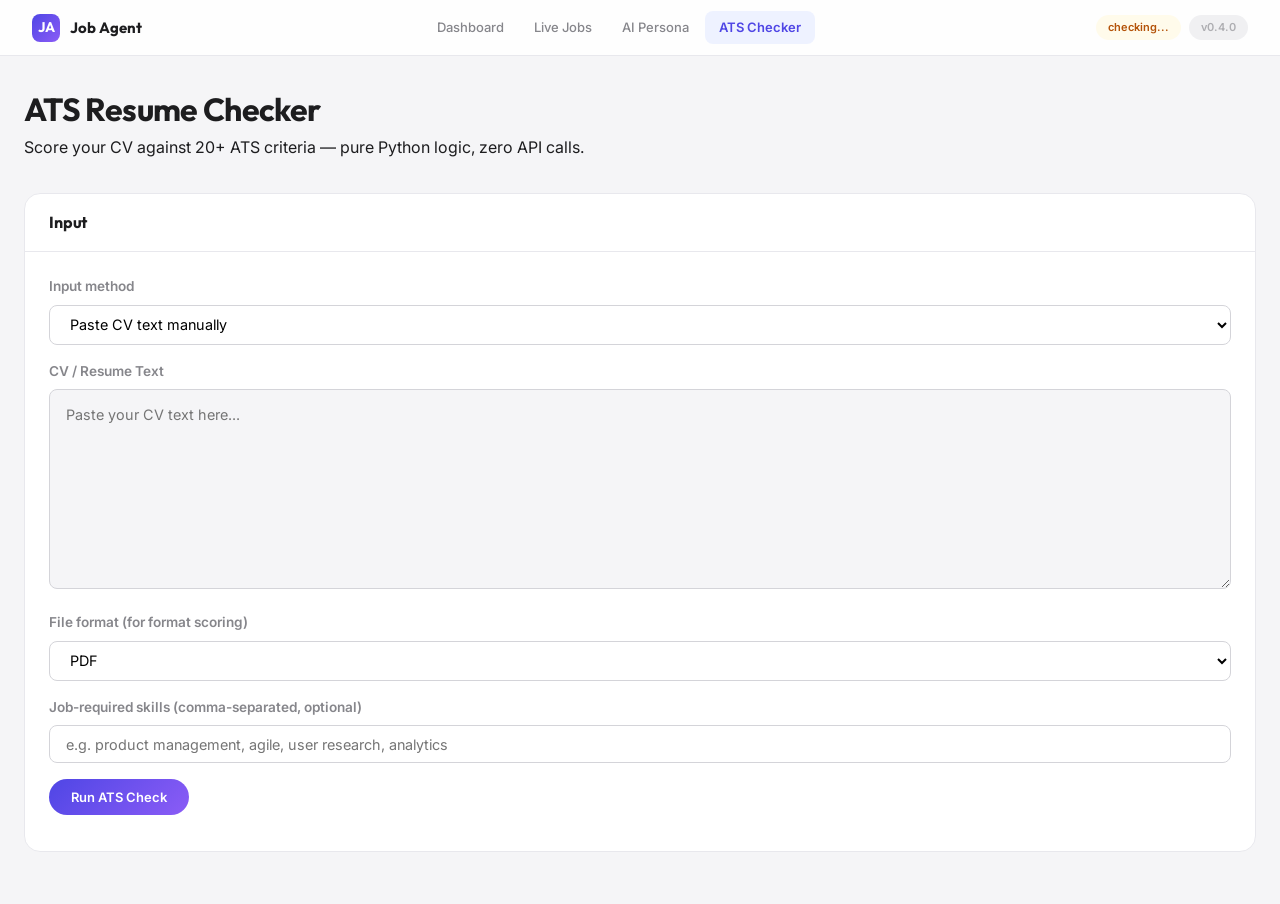
==== commit abe7d0c3: "redesign: gamma-inspired gradient theme (indigo-pink, geometric Outfit font, glass nav, pill buttons" ====
--- a/dashboard/ats-checker.html
+++ b/dashboard/ats-checker.html
@@ -34,7 +34,7 @@
 <body>
 <nav class="navbar">
   <div class="nav-brand">
-    <span class="nav-logo">▣</span>
+    <span class="nav-logo">JA</span>
     <span>Job Agent</span>
   </div>
   <div class="nav-links">
--- a/dashboard/style.css
+++ b/dashboard/style.css
@@ -1,53 +1,63 @@
-/* ─── Job Agent Dashboard — Trust-First Clean Theme ─────────────────────── */
-/* Based on design psychology principles: clarity, consistency, hierarchy    */
-
-@import url('https://fonts.googleapis.com/css2?family=Inter:wght@400;500;600;700&display=swap');
+/* ─── Job Agent Dashboard — Gamma-Inspired Theme ─────────────────────────── */
+/* PP Mori-esque geometric modern + blue/pink gradient aesthetic             */
+
+@import url('https://fonts.googleapis.com/css2?family=Inter:wght@400;500;600;700&family=Outfit:wght@500;600;700;800&display=swap');
 
 :root {
-  --bg: #f8f9fa;
+  --bg: #f5f5f7;
   --surface: #ffffff;
-  --surface2: #f1f3f5;
-  --border: #e9ecef;
-  --border-strong: #dee2e6;
-  --text: #212529;
-  --text-secondary: #6c757d;
-  --text-muted: #adb5bd;
-  --primary: #4263eb;
-  --primary-hover: #3b5bdb;
-  --primary-dark: #364fc7;
-  --primary-light: #edf2ff;
-  --primary-subtle: #dbe4ff;
-  --accent-green: #51cf66;
-  --accent-green-bg: #ebfbee;
-  --accent-red: #ff6b6b;
-  --accent-red-bg: #fff5f5;
-  --accent-amber: #fcc419;
-  --accent-amber-bg: #fff9db;
-  --accent-blue: #339af0;
-  --accent-blue-bg: #e7f5ff;
-  --accent-purple: #cc5de8;
-  --accent-purple-bg: #f8f0fc;
-
-  /* shorter aliases for legacy page use */
+  --surface2: #f0f0f2;
+  --border: #e8e8ed;
+  --border-strong: #d4d4d9;
+  --text: #1d1d1f;
+  --text-secondary: #86868b;
+  --text-muted: #aeaeb2;
+
+  --gradient-start: #4f46e5;
+  --gradient-mid: #6366f1;
+  --gradient-end: #8b5cf6;
+  --gradient-accent: linear-gradient(135deg, #4f46e5, #8b5cf6);
+  --gradient-hero: linear-gradient(135deg, #4f46e5 0%, #7c3aed 50%, #ec4899 100%);
+
+  --primary: #4f46e5;
+  --primary-hover: #4338ca;
+  --primary-dark: #3730a3;
+  --primary-light: #eef2ff;
+  --primary-subtle: #e0e7ff;
+
+  --pink: #ec4899;
+  --pink-light: #fdf2f8;
+
+  --accent-green: #10b981;
+  --accent-green-bg: #ecfdf5;
+  --accent-red: #ef4444;
+  --accent-red-bg: #fef2f2;
+  --accent-amber: #f59e0b;
+  --accent-amber-bg: #fffbeb;
+  --accent-blue: #3b82f6;
+  --accent-blue-bg: #eff6ff;
+  --accent-purple: #8b5cf6;
+  --accent-purple-bg: #f5f3ff;
+
   --green: var(--accent-green);
   --red: var(--accent-red);
   --amber: var(--accent-amber);
   --blue: var(--accent-blue);
   --purple: var(--accent-purple);
   --text-dim: var(--text-secondary);
-
-  /* old accent-N alias scheme (error=5 red, success=2 green) */
   --accent-1: var(--primary);
   --accent-2: var(--accent-green);
   --accent-5: var(--accent-red);
 
-  --shadow-sm: 0 1px 2px rgba(0,0,0,0.05);
-  --shadow: 0 1px 3px rgba(0,0,0,0.08), 0 1px 2px rgba(0,0,0,0.04);
-  --shadow-md: 0 4px 6px rgba(0,0,0,0.06), 0 2px 4px rgba(0,0,0,0.04);
-  --radius-sm: 6px;
-  --radius: 8px;
-  --radius-lg: 12px;
-  --nav-height: 64px;
+  --shadow-sm: 0 1px 3px rgba(0,0,0,0.04);
+  --shadow: 0 2px 8px rgba(0,0,0,0.06);
+  --shadow-md: 0 4px 16px rgba(0,0,0,0.08);
+  --shadow-lg: 0 8px 32px rgba(0,0,0,0.1);
+  --radius-sm: 8px;
+  --radius: 12px;
+  --radius-lg: 16px;
+  --radius-xl: 24px;
+  --nav-height: 56px;
   --max-width: 1280px;
 }
 
@@ -62,6 +72,12 @@
   -webkit-font-smoothing: antialiased;
 }
 
+h1, h2, h3, h4 {
+  font-family: 'Outfit', sans-serif;
+  font-weight: 700;
+  letter-spacing: -0.02em;
+}
+
 /* ─── Navbar ─────────────────────────────────────────────────────────────── */
 .navbar {
   display: flex;
@@ -69,7 +85,9 @@
   justify-content: space-between;
   padding: 0 32px;
   height: var(--nav-height);
-  background: var(--surface);
+  background: rgba(255,255,255,0.85);
+  backdrop-filter: blur(16px) saturate(1.8);
+  -webkit-backdrop-filter: blur(16px) saturate(1.8);
   border-bottom: 1px solid var(--border);
   position: sticky;
   top: 0;
@@ -84,11 +102,20 @@
   font-weight: 700;
   color: var(--text);
   flex-shrink: 0;
+  font-family: 'Outfit', sans-serif;
 }
 
 .nav-logo {
-  font-size: 20px;
-  color: var(--primary);
+  width: 28px;
+  height: 28px;
+  border-radius: 8px;
+  background: var(--gradient-accent);
+  display: flex;
+  align-items: center;
+  justify-content: center;
+  font-size: 14px;
+  color: #fff;
+  font-weight: 700;
 }
 
 .nav-links {
@@ -102,7 +129,7 @@
   text-decoration: none;
   font-size: 13px;
   font-weight: 500;
-  padding: 8px 16px;
+  padding: 6px 14px;
   border-radius: var(--radius-sm);
   transition: all 0.15s ease;
 }
@@ -134,11 +161,11 @@
 
 .status-badge {
   background: var(--accent-amber-bg);
-  color: #e67700;
-}
-
-.status-badge.connected { background: var(--accent-green-bg); color: #2b8a3e; }
-.status-badge.disconnected { background: var(--accent-red-bg); color: #c92a2a; }
+  color: #b45309;
+}
+
+.status-badge.connected { background: var(--accent-green-bg); color: #047857; }
+.status-badge.disconnected { background: var(--accent-red-bg); color: #b91c1c; }
 
 .version-badge {
   background: var(--surface2);
@@ -149,7 +176,7 @@
 .container {
   max-width: var(--max-width);
   margin: 0 auto;
-  padding: 32px 24px;
+  padding: 28px 24px;
 }
 
 .row {
@@ -170,11 +197,11 @@
   border-radius: var(--radius-lg);
   margin-bottom: 24px;
   overflow: hidden;
-  transition: box-shadow 0.2s ease;
+  transition: box-shadow 0.25s ease, transform 0.2s ease;
 }
 
 .card:hover {
-  box-shadow: var(--shadow-md);
+  box-shadow: var(--shadow);
 }
 
 .card-header {
@@ -188,13 +215,14 @@
 }
 
 .card-header h2 {
-  font-size: 15px;
+  font-size: 16px;
   font-weight: 700;
   color: var(--text);
+  letter-spacing: -0.01em;
 }
 
 .card-subtitle {
-  font-size: 12px;
+  font-size: 13px;
   color: var(--text-secondary);
   font-weight: 400;
 }
@@ -220,35 +248,42 @@
 .stats-grid {
   display: grid;
   grid-template-columns: repeat(auto-fill, minmax(180px, 1fr));
-  gap: 16px;
-  margin-bottom: 32px;
+  gap: 14px;
+  margin-bottom: 28px;
 }
 
 .stat-card {
   background: var(--surface);
   border: 1px solid var(--border);
   border-radius: var(--radius);
-  padding: 20px 24px;
-  transition: box-shadow 0.2s ease, transform 0.15s ease;
+  padding: 22px 24px;
+  transition: box-shadow 0.25s ease, transform 0.2s ease;
 }
 
 .stat-card:hover {
-  box-shadow: var(--shadow-md);
-  transform: translateY(-2px);
+  box-shadow: var(--shadow);
+  transform: translateY(-3px);
 }
 
 .stat-value {
-  font-size: 28px;
-  font-weight: 700;
-  line-height: 1.2;
+  font-size: 30px;
+  font-weight: 800;
+  font-family: 'Outfit', sans-serif;
+  letter-spacing: -0.03em;
+  line-height: 1.1;
   margin-bottom: 4px;
-  color: var(--text);
+  background: var(--gradient-accent);
+  -webkit-background-clip: text;
+  -webkit-text-fill-color: transparent;
+  background-clip: text;
 }
 
 .stat-label {
   font-size: 12px;
   font-weight: 500;
   color: var(--text-secondary);
+  text-transform: uppercase;
+  letter-spacing: 0.04em;
 }
 
 /* ─── Table ──────────────────────────────────────────────────────────────── */
@@ -267,17 +302,17 @@
 .data-table th {
   text-align: left;
   padding: 12px 16px;
-  background: var(--surface2);
+  background: transparent;
   color: var(--text-secondary);
   font-weight: 600;
   font-size: 11px;
   text-transform: uppercase;
-  letter-spacing: 0.04em;
-  border-bottom: 2px solid var(--border);
+  letter-spacing: 0.05em;
+  border-bottom: 1px solid var(--border);
 }
 
 .data-table td {
-  padding: 12px 16px;
+  padding: 14px 16px;
   border-bottom: 1px solid var(--border);
   font-weight: 400;
 }
@@ -287,7 +322,7 @@
 }
 
 .data-table tr:hover td {
-  background: var(--surface2);
+  background: var(--primary-light);
 }
 
 .loading {
@@ -302,16 +337,16 @@
   display: inline-flex;
   align-items: center;
   gap: 5px;
-  padding: 3px 10px;
+  padding: 3px 12px;
   font-size: 11px;
   font-weight: 600;
   border-radius: 100px;
 }
 
-.status-submitted { background: var(--accent-green-bg); color: #2b8a3e; }
-.status-matched { background: var(--accent-blue-bg); color: #1864ab; }
-.status-error { background: var(--accent-red-bg); color: #c92a2a; }
-.status-captcha_blocked { background: var(--accent-amber-bg); color: #e67700; }
+.status-submitted { background: var(--accent-green-bg); color: #047857; }
+.status-matched { background: var(--accent-blue-bg); color: #1d4ed8; }
+.status-error { background: var(--accent-red-bg); color: #b91c1c; }
+.status-captcha_blocked { background: var(--accent-amber-bg); color: #b45309; }
 .status-pending { background: var(--surface2); color: var(--text-secondary); }
 
 /* ─── Charts ─────────────────────────────────────────────────────────────── */
@@ -335,9 +370,9 @@
 
 .chart-bar-track {
   flex: 1;
-  height: 24px;
+  height: 28px;
   background: var(--surface2);
-  border-radius: var(--radius-sm);
+  border-radius: 100px;
   overflow: hidden;
 }
 
@@ -345,50 +380,53 @@
   height: 100%;
   display: flex;
   align-items: center;
-  padding-left: 10px;
+  padding-left: 12px;
   font-size: 11px;
   font-weight: 600;
-  color: var(--surface);
+  color: #fff;
   min-width: 30px;
-  border-radius: var(--radius-sm);
-  transition: width 0.5s ease;
-  background: var(--primary);
-}
-
-.chart-bar-fill:nth-child(odd) { background: var(--primary); }
-.chart-bar-fill:nth-child(even) { background: var(--accent-blue); }
+  border-radius: 100px;
+  transition: width 0.6s cubic-bezier(0.34, 1.56, 0.64, 1);
+  background: var(--gradient-accent);
+}
+
+.chart-bar-fill:nth-child(odd) { background: var(--gradient-accent); }
+.chart-bar-fill:nth-child(even) { background: linear-gradient(135deg, var(--accent-blue), var(--accent-purple)); }
 
 /* ─── Buttons ────────────────────────────────────────────────────────────── */
 .btn {
   display: inline-flex;
   align-items: center;
+  justify-content: center;
   gap: 6px;
-  padding: 10px 20px;
+  padding: 10px 22px;
   border: none;
-  border-radius: var(--radius-sm);
+  border-radius: 100px;
   font-family: inherit;
   font-size: 13px;
   font-weight: 600;
   cursor: pointer;
-  transition: all 0.15s ease;
+  transition: all 0.2s ease;
+  white-space: nowrap;
 }
 
 .btn:hover {
-  transform: translateY(-1px);
-  box-shadow: var(--shadow-md);
+  transform: translateY(-2px);
+  box-shadow: var(--shadow);
 }
 
 .btn:active {
   transform: translateY(0);
+  box-shadow: none;
 }
 
 .btn-primary {
-  background: var(--primary);
+  background: var(--gradient-accent);
   color: #fff;
 }
 
 .btn-primary:hover {
-  background: var(--primary-hover);
+  box-shadow: 0 4px 14px rgba(79,70,229,0.35);
 }
 
 .btn-secondary {
@@ -401,12 +439,12 @@
 }
 
 .btn-sm {
-  padding: 6px 14px;
+  padding: 6px 16px;
   font-size: 12px;
 }
 
 .btn-lg {
-  padding: 14px 28px;
+  padding: 14px 32px;
   font-size: 14px;
 }
 
@@ -418,12 +456,12 @@
 }
 
 .btn-success {
-  background: var(--accent-green);
+  background: linear-gradient(135deg, var(--accent-green), #059669);
   color: #fff;
 }
 
 .btn-success:hover {
-  background: #40c057;
+  box-shadow: 0 4px 14px rgba(16,185,129,0.35);
 }
 
 /* ─── Upload Card ────────────────────────────────────────────────────────── */
@@ -567,9 +605,9 @@
   border-radius: var(--radius-sm);
 }
 
-.upload-result.success { background: var(--accent-green-bg); color: #2b8a3e; }
-.upload-result.error { background: var(--accent-red-bg); color: #c92a2a; }
-.upload-result.info { background: var(--accent-blue-bg); color: #1864ab; }
+.upload-result.success { background: var(--accent-green-bg); color: #047857; }
+.upload-result.error { background: var(--accent-red-bg); color: #b91c1c; }
+.upload-result.info { background: var(--accent-blue-bg); color: #1d4ed8; }
 
 /* ─── Progress Bar ───────────────────────────────────────────────────────── */
 .upload-progress {
@@ -586,7 +624,7 @@
 
 .progress-fill {
   height: 100%;
-  background: var(--primary);
+  background: var(--gradient-accent);
   width: 0%;
   border-radius: 100px;
   transition: width 0.4s ease;
@@ -618,7 +656,7 @@
 .profile-avatar {
   width: 56px;
   height: 56px;
-  background: var(--primary);
+  background: var(--gradient-accent);
   color: #fff;
   display: flex;
   align-items: center;
@@ -645,6 +683,7 @@
 .profile-name {
   font-size: 20px;
   font-weight: 700;
+  font-family: 'Outfit', sans-serif;
   margin-bottom: 2px;
   color: var(--text);
 }
@@ -730,11 +769,11 @@
 }
 
 .skill-tag.language { background: var(--primary-light); color: var(--primary); border-color: var(--primary-subtle); }
-.skill-tag.framework { background: var(--accent-blue-bg); color: #1864ab; border-color: var(--accent-blue-bg); }
-.skill-tag.cloud { background: var(--accent-green-bg); color: #2b8a3e; border-color: var(--accent-green-bg); }
-.skill-tag.database { background: var(--accent-amber-bg); color: #e67700; border-color: var(--accent-amber-bg); }
-.skill-tag.tool { background: var(--accent-purple-bg); color: #862e9c; border-color: var(--accent-purple-bg); }
-.skill-tag.soft { background: var(--accent-red-bg); color: #c92a2a; border-color: var(--accent-red-bg); }
+.skill-tag.framework { background: var(--accent-blue-bg); color: #1d4ed8; border-color: var(--accent-blue-bg); }
+.skill-tag.cloud { background: var(--accent-green-bg); color: #047857; border-color: var(--accent-green-bg); }
+.skill-tag.database { background: var(--accent-amber-bg); color: #b45309; border-color: var(--accent-amber-bg); }
+.skill-tag.tool { background: var(--accent-purple-bg); color: #7c3aed; border-color: var(--accent-purple-bg); }
+.skill-tag.soft { background: var(--accent-red-bg); color: #b91c1c; border-color: var(--accent-red-bg); }
 
 .skill-tag-count {
   font-size: 10px;
@@ -770,6 +809,7 @@
 
 .exp-title {
   font-weight: 700;
+  font-family: 'Outfit', sans-serif;
   font-size: 14px;
   color: var(--text);
 }
@@ -909,13 +949,13 @@
 .analyze-table th {
   text-align: left;
   padding: 10px 14px;
-  background: var(--surface2);
+  background: transparent;
   color: var(--text-secondary);
   font-weight: 600;
   font-size: 11px;
   text-transform: uppercase;
-  letter-spacing: 0.04em;
-  border-bottom: 2px solid var(--border);
+  letter-spacing: 0.05em;
+  border-bottom: 1px solid var(--border);
 }
 
 .analyze-table td {
@@ -932,7 +972,7 @@
 }
 
 .analyze-table tr:hover td {
-  background: var(--surface2);
+  background: var(--primary-light);
 }
 
 .score-cell {
@@ -986,8 +1026,14 @@
 
 /* ─── Animations ─────────────────────────────────────────────────────────── */
 @keyframes fadeIn {
-  from { opacity: 0; transform: translateY(8px); }
+  from { opacity: 0; transform: translateY(10px); }
   to { opacity: 1; transform: translateY(0); }
+}
+
+@keyframes gradientShift {
+  0% { background-position: 0% 50%; }
+  50% { background-position: 100% 50%; }
+  100% { background-position: 0% 50%; }
 }
 
 /* ─── Footer ─────────────────────────────────────────────────────────────── */
@@ -1008,7 +1054,7 @@
   color: var(--text-secondary);
 }
 
-.card, .stat-card { animation: fadeIn 0.3s ease; }
+.card, .stat-card { animation: fadeIn 0.4s ease both; }
 .stat-card:nth-child(2) { animation-delay: 0.05s; }
 .stat-card:nth-child(3) { animation-delay: 0.1s; }
 .stat-card:nth-child(4) { animation-delay: 0.15s; }
@@ -1023,7 +1069,7 @@
   .nav-link { padding: 6px 10px; font-size: 12px; }
   .stats-grid { grid-template-columns: repeat(2, 1fr); gap: 12px; }
   .stat-card { padding: 16px; }
-  .stat-value { font-size: 22px; }
+  .stat-value { font-size: 24px; }
   .card-header { padding: 14px 16px; }
   .upload-body { padding: 16px; }
   .profile-header { padding: 16px; }
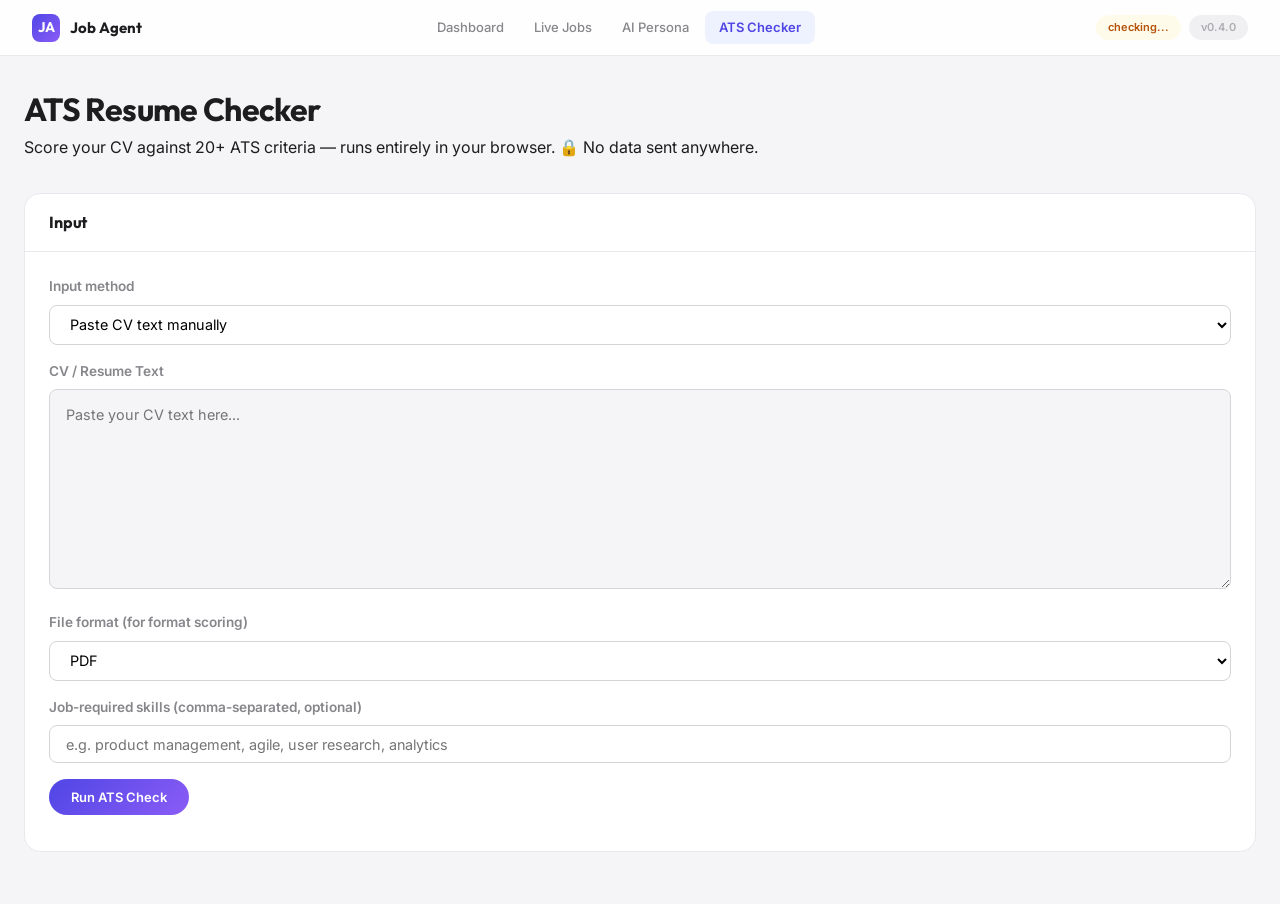
==== commit c542cb9e: "privacy: files parsed in browser (pdf.js, mammoth.js), profile in localStorage, ATS client-side, sta" ====
--- a/dashboard/ats-checker.html
+++ b/dashboard/ats-checker.html
@@ -52,10 +52,9 @@
 <div class="container">
   <div class="ats-header">
     <h1>ATS Resume Checker</h1>
-    <p>Score your CV against 20+ ATS criteria — pure Python logic, zero API calls.</p>
-  </div>
-
-  <!-- Input section -->
+    <p>Score your CV against 20+ ATS criteria — runs entirely in your browser. 🔒 No data sent anywhere.</p>
+  </div>
+
   <div class="card" id="inputCard">
     <div class="card-header"><h2>Input</h2></div>
     <div class="upload-body">
@@ -63,7 +62,7 @@
         <label for="inputMethod">Input method</label>
         <select id="inputMethod" onchange="toggleInputMethod()">
           <option value="manual">Paste CV text manually</option>
-          <option value="profile">Use stored profile</option>
+          <option value="profile">Use parsed profile from Dashboard</option>
         </select>
       </div>
 
@@ -84,10 +83,8 @@
 
       <div id="profileInput" style="display:none;">
         <div class="input-group">
-          <label for="profileSelect">Select Profile</label>
-          <select id="profileSelect">
-            <option value="">— Select a profile —</option>
-          </select>
+          <label>Stored Profile</label>
+          <div id="localProfileInfo" style="font-size:0.9rem;color:var(--text-secondary);">No profile found in browser storage. Parse a CV on the Dashboard first.</div>
         </div>
       </div>
 
@@ -101,9 +98,7 @@
     </div>
   </div>
 
-  <!-- Results section -->
   <div id="results" style="display:none;">
-    <!-- Gauges -->
     <div class="card">
       <div class="card-header"><h2>ATS Score</h2></div>
       <div class="upload-body">
@@ -117,13 +112,11 @@
       </div>
     </div>
 
-    <!-- Detailed criteria -->
     <div class="card">
       <div class="card-header"><h2>Criteria Breakdown</h2></div>
       <div class="upload-body" id="criteriaList"></div>
     </div>
 
-    <!-- Suggestions -->
     <div class="card">
       <div class="card-header"><h2>Suggestions</h2></div>
       <div class="upload-body" id="suggestionsList"></div>
@@ -132,29 +125,20 @@
 </div>
 
 <script>
-const API = '/api/ats';
-
-async function fetchJson(url, opts = {}) {
-  const r = await fetch(url, opts);
-  if (!r.ok) { const e = await r.text(); throw new Error(e); }
-  return r.json();
-}
-
 function toggleInputMethod() {
   const method = document.getElementById('inputMethod').value;
   document.getElementById('manualInput').style.display = method === 'manual' ? 'block' : 'none';
   document.getElementById('profileInput').style.display = method === 'profile' ? 'block' : 'none';
-  if (method === 'profile') loadProfiles();
-}
-
-async function loadProfiles() {
-  try {
-    const data = await fetchJson('/api/profiles');
-    const sel = document.getElementById('profileSelect');
-    const profiles = Array.isArray(data) ? data : data?.profiles || [];
-    sel.innerHTML = '<option value="">— Select a profile —</option>' +
-      profiles.map(p => `<option value="${p.id}">${p.full_name || 'Unnamed'}</option>`).join('');
-  } catch (e) { console.error(e); }
+  if (method === 'profile') {
+    const info = document.getElementById('localProfileInfo');
+    const saved = localStorage.getItem('ja_profile');
+    if (saved) {
+      const p = JSON.parse(saved);
+      info.innerHTML = `<strong>${p.full_name || 'Candidate'}</strong> — ${(p.skills || []).length} skills, ${p.years_experience || 0} years exp.<br><small>🔒 Stored locally</small>`;
+    } else {
+      info.innerHTML = 'No profile found. Parse a CV on the Dashboard first.';
+    }
+  }
 }
 
 function scoreClass(score) {
@@ -163,7 +147,7 @@
   return 'score-low';
 }
 
-async function runCheck() {
+function runCheck() {
   const status = document.getElementById('runStatus');
   status.innerHTML = '<em>Checking...</em>';
   const method = document.getElementById('inputMethod').value;
@@ -175,18 +159,14 @@
     cvText = document.getElementById('cvText').value;
     fileExt = document.getElementById('fileFormat').value;
   } else {
-    const pid = document.getElementById('profileSelect').value;
-    if (!pid) { status.innerHTML = '<strong style="color:var(--accent-5)">Select a profile first.</strong>'; return; }
-    try {
-      const data = await fetchJson(`/api/profiles/${pid}`).catch(() => {
-        const profiles = JSON.parse(localStorage.getItem('profiles') || '[]');
-        return profiles.find(p => p.id === pid);
-      });
-      cvText = data?.raw_text || '';
-    } catch (e) {
-      status.innerHTML = `<strong style="color:var(--accent-5)">Error loading profile: ${e.message}</strong>`;
+    const saved = localStorage.getItem('ja_profile');
+    if (!saved) {
+      status.innerHTML = '<strong style="color:var(--accent-5)">No profile found in browser storage.</strong>';
       return;
     }
+    const profile = JSON.parse(saved);
+    cvText = profile.raw_text || '';
+    fileExt = '.pdf';
   }
 
   if (!cvText || cvText.trim().length < 50) {
@@ -197,52 +177,44 @@
   const skillsInput = document.getElementById('jobSkills').value;
   const jobSkills = skillsInput ? skillsInput.split(',').map(s => s.trim()).filter(Boolean) : [];
 
-  try {
-    const result = await fetchJson(`${API}/check`, {
-      method: 'POST',
-      headers: { 'Content-Type': 'application/json' },
-      body: JSON.stringify({ cv_text: cvText, job_skills: jobSkills, file_extension: fileExt }),
-    });
-
-    document.getElementById('results').style.display = 'block';
-    status.innerHTML = '<strong style="color:var(--accent-2)">✓ Check complete</strong>';
-
-    // Update gauges
-    const updateGauge = (id, scoreId, value, label) => {
-      const g = document.getElementById(id);
-      g.className = 'gauge ' + scoreClass(value);
-      document.getElementById(scoreId).textContent = Math.round(value);
-    };
-    updateGauge('compositeGauge', 'compositeScore', result.composite);
-    updateGauge('keywordGauge', 'keywordScore', result.keyword_match);
-    updateGauge('formatGauge', 'formatScore', result.format_score);
-    updateGauge('impactGauge', 'impactScore', result.impact_score);
-    updateGauge('completenessGauge', 'completenessScore', result.completeness_score);
-
-    // Criteria breakdown
-    const criteriaList = document.getElementById('criteriaList');
-    criteriaList.innerHTML = (result.criteria || []).map(c => `
-      <div class="criterion">
-        <span class="criterion-icon">${c.passed ? '✅' : '❌'}</span>
-        <span class="criterion-name">${c.name.replace(/_/g, ' ').replace(/\b\w/g, l => l.toUpperCase())}</span>
-        <span class="criterion-detail">${c.detail || ''}</span>
-        <span class="criterion-score">${Math.round(c.score)}%</span>
-      </div>
-    `).join('');
-
-    // Suggestions
-    const suggestionsList = document.getElementById('suggestionsList');
-    if (result.suggestions && result.suggestions.length > 0) {
-      suggestionsList.innerHTML = result.suggestions.map(s => `<div class="suggestion">${s}</div>`).join('');
-    } else {
-      suggestionsList.innerHTML = '<p>No suggestions — your CV looks great!</p>';
-    }
-
-    window.scrollTo({ top: document.getElementById('results').offsetTop - 80, behavior: 'smooth' });
-  } catch (e) {
-    status.innerHTML = `<strong style="color:var(--accent-5)">✗ Error: ${e.message}</strong>`;
-  }
+  const result = runAtsCheck(cvText, jobSkills, fileExt);
+
+  document.getElementById('results').style.display = 'block';
+  status.innerHTML = '<strong style="color:var(--accent-2)">✓ Check complete (browser-only, no data sent)</strong>';
+
+  const updateGauge = (id, scoreId, value) => {
+    document.getElementById(id).className = 'gauge ' + scoreClass(value);
+    document.getElementById(scoreId).textContent = Math.round(value);
+  };
+  updateGauge('compositeGauge', 'compositeScore', result.composite);
+  updateGauge('keywordGauge', 'keywordScore', result.keyword_match);
+  updateGauge('formatGauge', 'formatScore', result.format_score);
+  updateGauge('impactGauge', 'impactScore', result.impact_score);
+  updateGauge('completenessGauge', 'completenessScore', result.completeness_score);
+
+  const criteriaList = document.getElementById('criteriaList');
+  criteriaList.innerHTML = (result.criteria || []).map(c =>
+    `<div class="criterion">
+      <span class="criterion-icon">${c.passed ? '✅' : '❌'}</span>
+      <span class="criterion-name">${c.name.replace(/_/g, ' ').replace(/\b\w/g, l => l.toUpperCase())}</span>
+      <span class="criterion-detail">${c.detail || ''}</span>
+      <span class="criterion-score">${Math.round(c.score)}%</span>
+    </div>`
+  ).join('');
+
+  const suggestionsList = document.getElementById('suggestionsList');
+  if (result.suggestions && result.suggestions.length > 0) {
+    suggestionsList.innerHTML = result.suggestions.map(s => `<div class="suggestion">${s}</div>`).join('');
+  } else {
+    suggestionsList.innerHTML = '<p>No suggestions — your CV looks great!</p>';
+  }
+
+  window.scrollTo({ top: document.getElementById('results').offsetTop - 80, behavior: 'smooth' });
 }
+</script>
+<script type="module">
+import { runAtsCheck } from './ats-checker.js';
+window.runAtsCheck = runAtsCheck;
 </script>
 </body>
 </html>
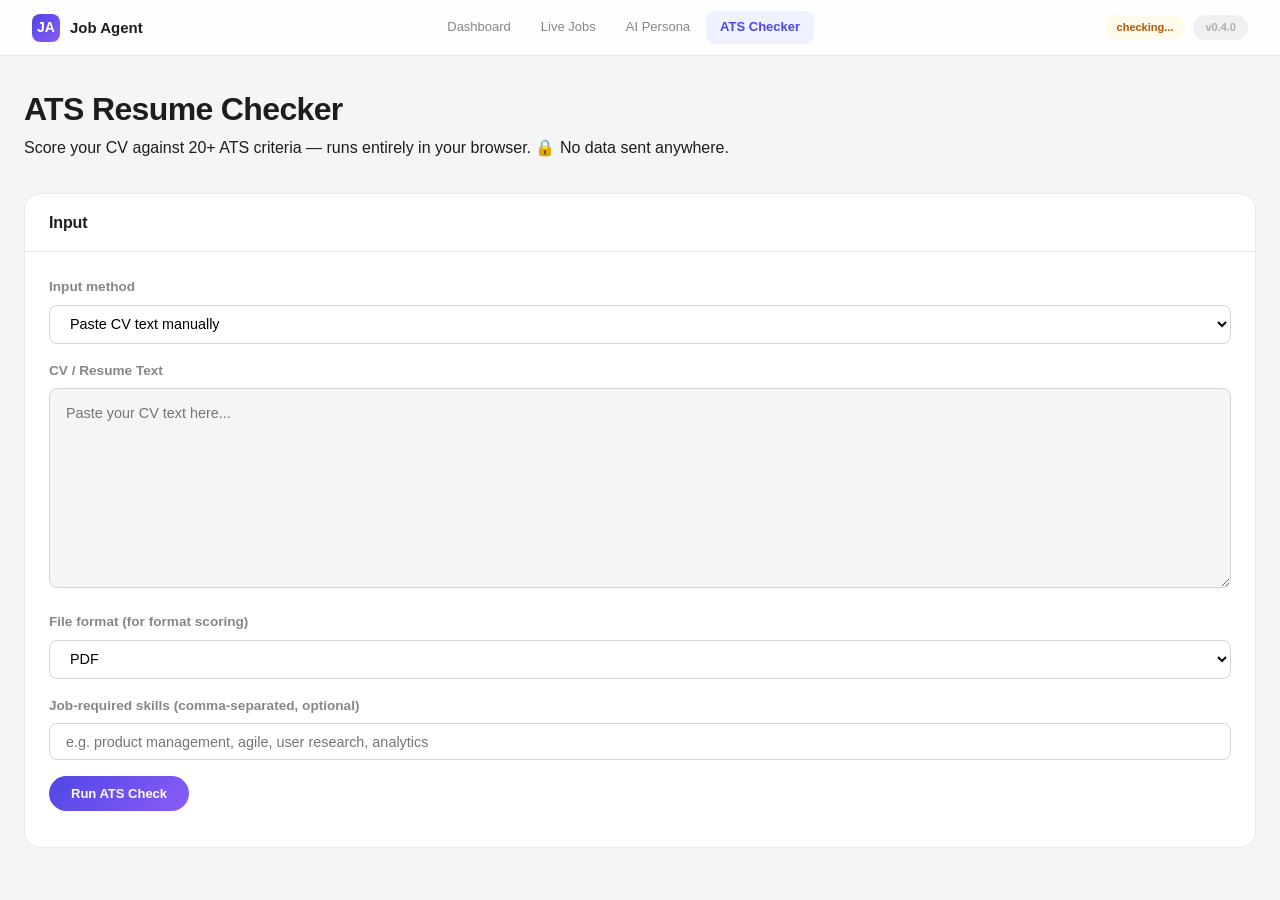
==== commit 24030201: "security: comprehensive hardening — CORS, XSS, SSRF, auth, file validation, CSP Backend: - CORS: res" ====
--- a/dashboard/ats-checker.html
+++ b/dashboard/ats-checker.html
@@ -3,6 +3,7 @@
 <head>
 <meta charset="UTF-8">
 <meta name="viewport" content="width=device-width, initial-scale=1.0">
+<meta http-equiv="Content-Security-Policy" content="default-src 'self'; script-src 'self' 'unsafe-inline'; style-src 'self' 'unsafe-inline'; img-src 'self' data:; connect-src 'self';">
 <title>ATS Resume Checker — Job Agent Dashboard</title>
 <link rel="stylesheet" href="style.css">
 <style>
@@ -134,7 +135,8 @@
     const saved = localStorage.getItem('ja_profile');
     if (saved) {
       const p = JSON.parse(saved);
-      info.innerHTML = `<strong>${p.full_name || 'Candidate'}</strong> — ${(p.skills || []).length} skills, ${p.years_experience || 0} years exp.<br><small>🔒 Stored locally</small>`;
+      const safeName = (p.full_name || 'Candidate').replace(/</g, '&lt;').replace(/>/g, '&gt;');
+      info.innerHTML = `<strong>${safeName}</strong> — ${(p.skills || []).length} skills, ${p.years_experience || 0} years exp.<br><small>🔒 Stored locally</small>`;
     } else {
       info.innerHTML = 'No profile found. Parse a CV on the Dashboard first.';
     }
@@ -204,7 +206,12 @@
 
   const suggestionsList = document.getElementById('suggestionsList');
   if (result.suggestions && result.suggestions.length > 0) {
-    suggestionsList.innerHTML = result.suggestions.map(s => `<div class="suggestion">${s}</div>`).join('');
+    suggestionsList.innerHTML = result.suggestions.map(s => {
+      const div = document.createElement('div');
+      div.className = 'suggestion';
+      div.textContent = s;
+      return div.outerHTML;
+    }).join('');
   } else {
     suggestionsList.innerHTML = '<p>No suggestions — your CV looks great!</p>';
   }
--- a/dashboard/style.css
+++ b/dashboard/style.css
@@ -1052,6 +1052,401 @@
 
 .footer-text:hover {
   color: var(--text-secondary);
+}
+
+/* ─── Action Bar (post-parse) ──────────────────────────────────────────── */
+.parse-confirm {
+  padding: 14px 20px;
+  margin-top: 16px;
+  font-size: 13px;
+  font-weight: 600;
+  border-radius: var(--radius-sm);
+  background: var(--accent-green-bg);
+  color: #047857;
+}
+
+.action-bar {
+  display: flex;
+  gap: 8px;
+  margin-top: 14px;
+  flex-wrap: wrap;
+}
+
+/* ─── Matched Jobs Card ───────────────────────────────────────────────── */
+.matched-jobs-body {
+  padding: 0;
+}
+
+.match-summary {
+  font-size: 12px;
+  font-weight: 600;
+  color: var(--text-secondary);
+}
+
+.matched-jobs-table {
+  width: 100%;
+  border-collapse: separate;
+  border-spacing: 0;
+  font-size: 13px;
+  font-family: inherit;
+}
+
+.matched-jobs-table th {
+  text-align: left;
+  padding: 12px 16px;
+  color: var(--text-secondary);
+  font-weight: 600;
+  font-size: 11px;
+  text-transform: uppercase;
+  letter-spacing: 0.05em;
+  border-bottom: 1px solid var(--border);
+}
+
+.matched-jobs-table td {
+  padding: 12px 16px;
+  border-bottom: 1px solid var(--border);
+}
+
+.matched-jobs-table tr:last-child td {
+  border-bottom: none;
+}
+
+.matched-jobs-table tr:hover td {
+  background: var(--primary-light);
+}
+
+.matched-jobs-table .match-status-dot {
+  display: inline-block;
+  width: 8px;
+  height: 8px;
+  border-radius: 50%;
+  margin-right: 6px;
+}
+
+.match-skill-overlap {
+  font-size: 12px;
+  color: var(--accent-green);
+  font-weight: 500;
+}
+
+.match-skill-gap {
+  font-size: 12px;
+  color: var(--text-muted);
+}
+
+/* ─── Submission Progress ─────────────────────────────────────────────── */
+.submission-body {
+  padding: 16px 24px;
+}
+
+.submission-item {
+  display: flex;
+  align-items: center;
+  gap: 10px;
+  padding: 10px 0;
+  border-bottom: 1px solid var(--border);
+  font-size: 13px;
+}
+
+.submission-item:last-child {
+  border-bottom: none;
+}
+
+.submission-item .sub-spinner {
+  width: 18px;
+  height: 18px;
+  border: 2px solid var(--border);
+  border-top-color: var(--primary);
+  border-radius: 50%;
+  animation: spin 0.7s linear infinite;
+  flex-shrink: 0;
+}
+
+.submission-item.sub-success .sub-spinner {
+  animation: none;
+  border-color: var(--accent-green);
+  background: var(--accent-green-bg);
+  position: relative;
+}
+
+.submission-item.sub-success .sub-spinner::after {
+  content: "✓";
+  position: absolute;
+  inset: 0;
+  display: flex;
+  align-items: center;
+  justify-content: center;
+  font-size: 11px;
+  font-weight: 700;
+  color: var(--accent-green);
+}
+
+.submission-item.sub-error .sub-spinner {
+  animation: none;
+  border-color: var(--accent-red);
+  background: var(--accent-red-bg);
+}
+
+.submission-item.sub-error .sub-spinner::after {
+  content: "✕";
+  position: absolute;
+  inset: 0;
+  display: flex;
+  align-items: center;
+  justify-content: center;
+  font-size: 11px;
+  font-weight: 700;
+  color: var(--accent-red);
+}
+
+.submission-item.sub-captcha .sub-spinner {
+  animation: none;
+  border-color: var(--accent-amber);
+  background: var(--accent-amber-bg);
+}
+
+.submission-item.sub-captcha .sub-spinner::after {
+  content: "🧾";
+  position: absolute;
+  inset: 0;
+  display: flex;
+  align-items: center;
+  justify-content: center;
+  font-size: 11px;
+}
+
+.sub-item-title {
+  flex: 1;
+  font-weight: 500;
+}
+
+.sub-item-status {
+  font-size: 11px;
+  font-weight: 600;
+  white-space: nowrap;
+}
+
+.sub-item-status.sub-success { color: var(--accent-green); }
+.sub-item-status.sub-error { color: var(--accent-red); }
+.sub-item-status.sub-captcha { color: var(--accent-amber); }
+.sub-item-status.sub-pending { color: var(--text-muted); }
+
+@keyframes spin {
+  to { transform: rotate(360deg); }
+}
+
+/* ─── Toast Notifications ─────────────────────────────────────────────── */
+.toast-container {
+  position: fixed;
+  top: 72px;
+  right: 24px;
+  z-index: 9999;
+  display: flex;
+  flex-direction: column;
+  gap: 8px;
+  pointer-events: none;
+}
+
+.toast {
+  display: flex;
+  align-items: flex-start;
+  gap: 10px;
+  padding: 14px 18px;
+  border-radius: var(--radius);
+  font-size: 13px;
+  font-weight: 500;
+  line-height: 1.5;
+  min-width: 280px;
+  max-width: 420px;
+  box-shadow: var(--shadow-lg);
+  pointer-events: auto;
+  animation: toastIn 0.3s ease both;
+}
+
+.toast-success {
+  background: var(--accent-green-bg);
+  color: #047857;
+  border: 1px solid #a7f3d0;
+}
+
+.toast-error {
+  background: var(--accent-red-bg);
+  color: #b91c1c;
+  border: 1px solid #fecaca;
+}
+
+.toast-info {
+  background: var(--accent-blue-bg);
+  color: #1d4ed8;
+  border: 1px solid #bfdbfe;
+}
+
+.toast-warning {
+  background: var(--accent-amber-bg);
+  color: #b45309;
+  border: 1px solid #fde68a;
+}
+
+.toast-dismiss {
+  background: none;
+  border: none;
+  font-size: 16px;
+  cursor: pointer;
+  padding: 0 2px;
+  flex-shrink: 0;
+  opacity: 0.5;
+  line-height: 1;
+  color: inherit;
+}
+
+.toast-dismiss:hover {
+  opacity: 1;
+}
+
+@keyframes toastIn {
+  from { opacity: 0; transform: translateX(40px); }
+  to { opacity: 1; transform: translateX(0); }
+}
+
+@keyframes toastOut {
+  from { opacity: 1; transform: translateX(0); }
+  to { opacity: 0; transform: translateX(40px); }
+}
+
+/* ─── Modal ───────────────────────────────────────────────────────────── */
+.modal-overlay {
+  position: fixed;
+  inset: 0;
+  background: rgba(0,0,0,0.4);
+  backdrop-filter: blur(4px);
+  z-index: 10000;
+  display: flex;
+  align-items: center;
+  justify-content: center;
+  animation: fadeIn 0.2s ease;
+}
+
+.modal-content {
+  background: var(--surface);
+  border-radius: var(--radius-lg);
+  width: 90%;
+  max-width: 640px;
+  max-height: 85vh;
+  overflow-y: auto;
+  box-shadow: var(--shadow-lg);
+  animation: modalIn 0.25s ease;
+}
+
+@keyframes modalIn {
+  from { opacity: 0; transform: scale(0.95) translateY(10px); }
+  to { opacity: 1; transform: scale(1) translateY(0); }
+}
+
+.modal-header {
+  display: flex;
+  align-items: center;
+  justify-content: space-between;
+  padding: 20px 24px;
+  border-bottom: 1px solid var(--border);
+}
+
+.modal-header h2 {
+  font-size: 18px;
+  font-weight: 700;
+}
+
+.modal-close {
+  background: none;
+  border: none;
+  font-size: 20px;
+  cursor: pointer;
+  color: var(--text-muted);
+  padding: 4px;
+  line-height: 1;
+}
+
+.modal-close:hover { color: var(--text); }
+
+.modal-body {
+  padding: 24px;
+}
+
+/* Modal detail rows */
+.modal-detail-row {
+  display: flex;
+  gap: 8px;
+  margin-bottom: 14px;
+  font-size: 14px;
+}
+
+.modal-detail-label {
+  font-weight: 600;
+  min-width: 100px;
+  color: var(--text-secondary);
+  flex-shrink: 0;
+}
+
+.modal-detail-value {
+  color: var(--text);
+  flex: 1;
+}
+
+.modal-section-title {
+  font-size: 13px;
+  font-weight: 700;
+  color: var(--text-secondary);
+  text-transform: uppercase;
+  letter-spacing: 0.05em;
+  margin: 20px 0 12px;
+  padding-top: 16px;
+  border-top: 1px solid var(--border);
+}
+
+.modal-cover-letter {
+  background: var(--bg);
+  border: 1px solid var(--border);
+  border-radius: var(--radius-sm);
+  padding: 16px;
+  font-family: Georgia, serif;
+  font-size: 14px;
+  line-height: 1.8;
+  white-space: pre-wrap;
+  max-height: 300px;
+  overflow-y: auto;
+}
+
+/* Action buttons in table */
+.btn-action-retry {
+  color: var(--accent-amber);
+  font-size: 11px;
+  padding: 3px 10px;
+  border-radius: 100px;
+  background: var(--accent-amber-bg);
+  border: none;
+  cursor: pointer;
+  font-weight: 600;
+  font-family: inherit;
+}
+
+.btn-action-retry:hover {
+  background: #fde68a;
+}
+
+.btn-action-detail {
+  color: var(--primary);
+  font-size: 11px;
+  padding: 3px 10px;
+  border-radius: 100px;
+  background: var(--primary-light);
+  border: none;
+  cursor: pointer;
+  font-weight: 600;
+  font-family: inherit;
+  margin-left: 4px;
+}
+
+.btn-action-detail:hover {
+  background: var(--primary-subtle);
 }
 
 .card, .stat-card { animation: fadeIn 0.4s ease both; }
